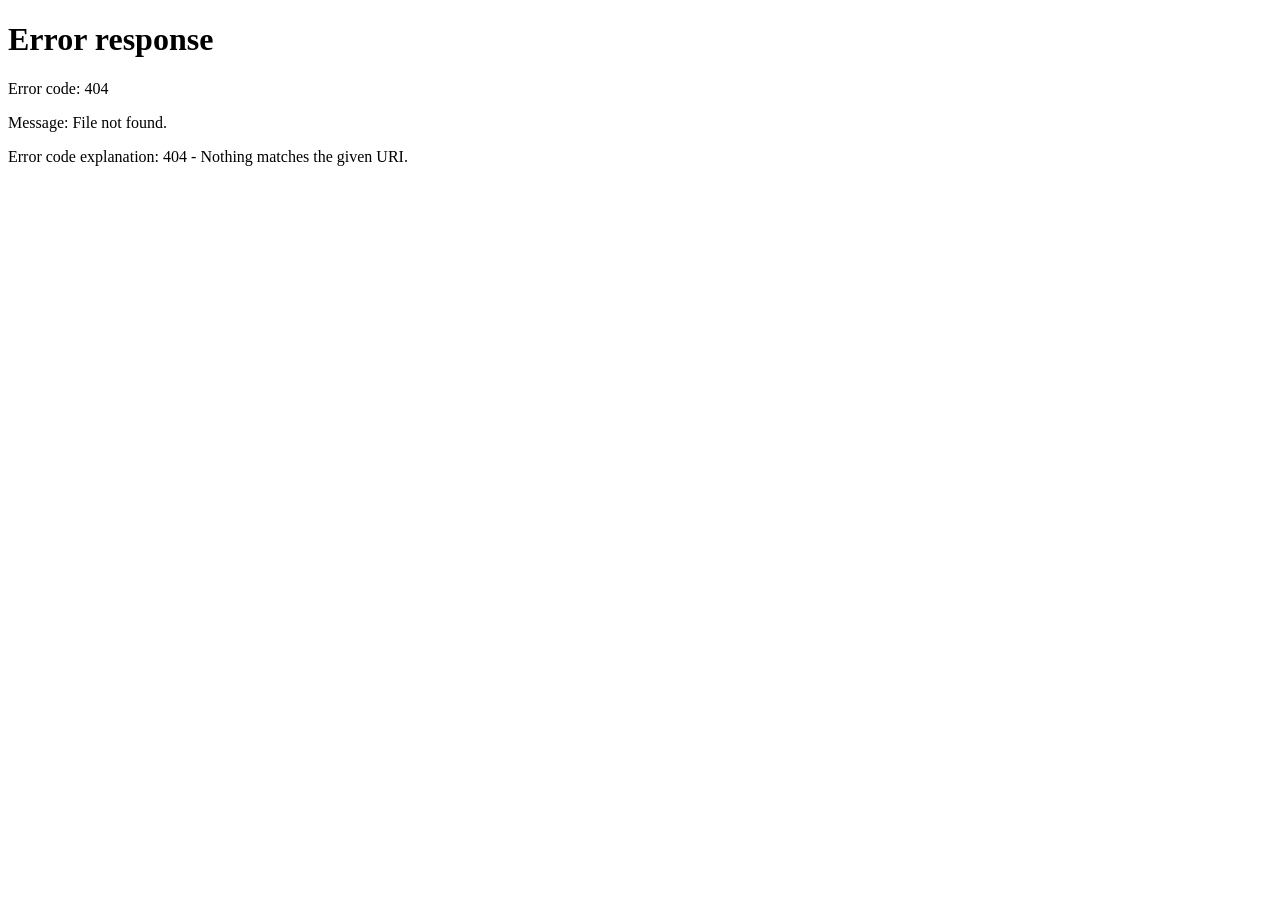
==== index.html @ a8d02f04 "Create index.html" ====
<!DOCTYPE html>
<html>
  <head>
    <meta http-equiv="refresh" content="0; url=my-page.html" />
  </head>
  <body>
    <p>Redirecting to <a href="my-page.html">my-page.html</a>...</p>
  </body>
</html>
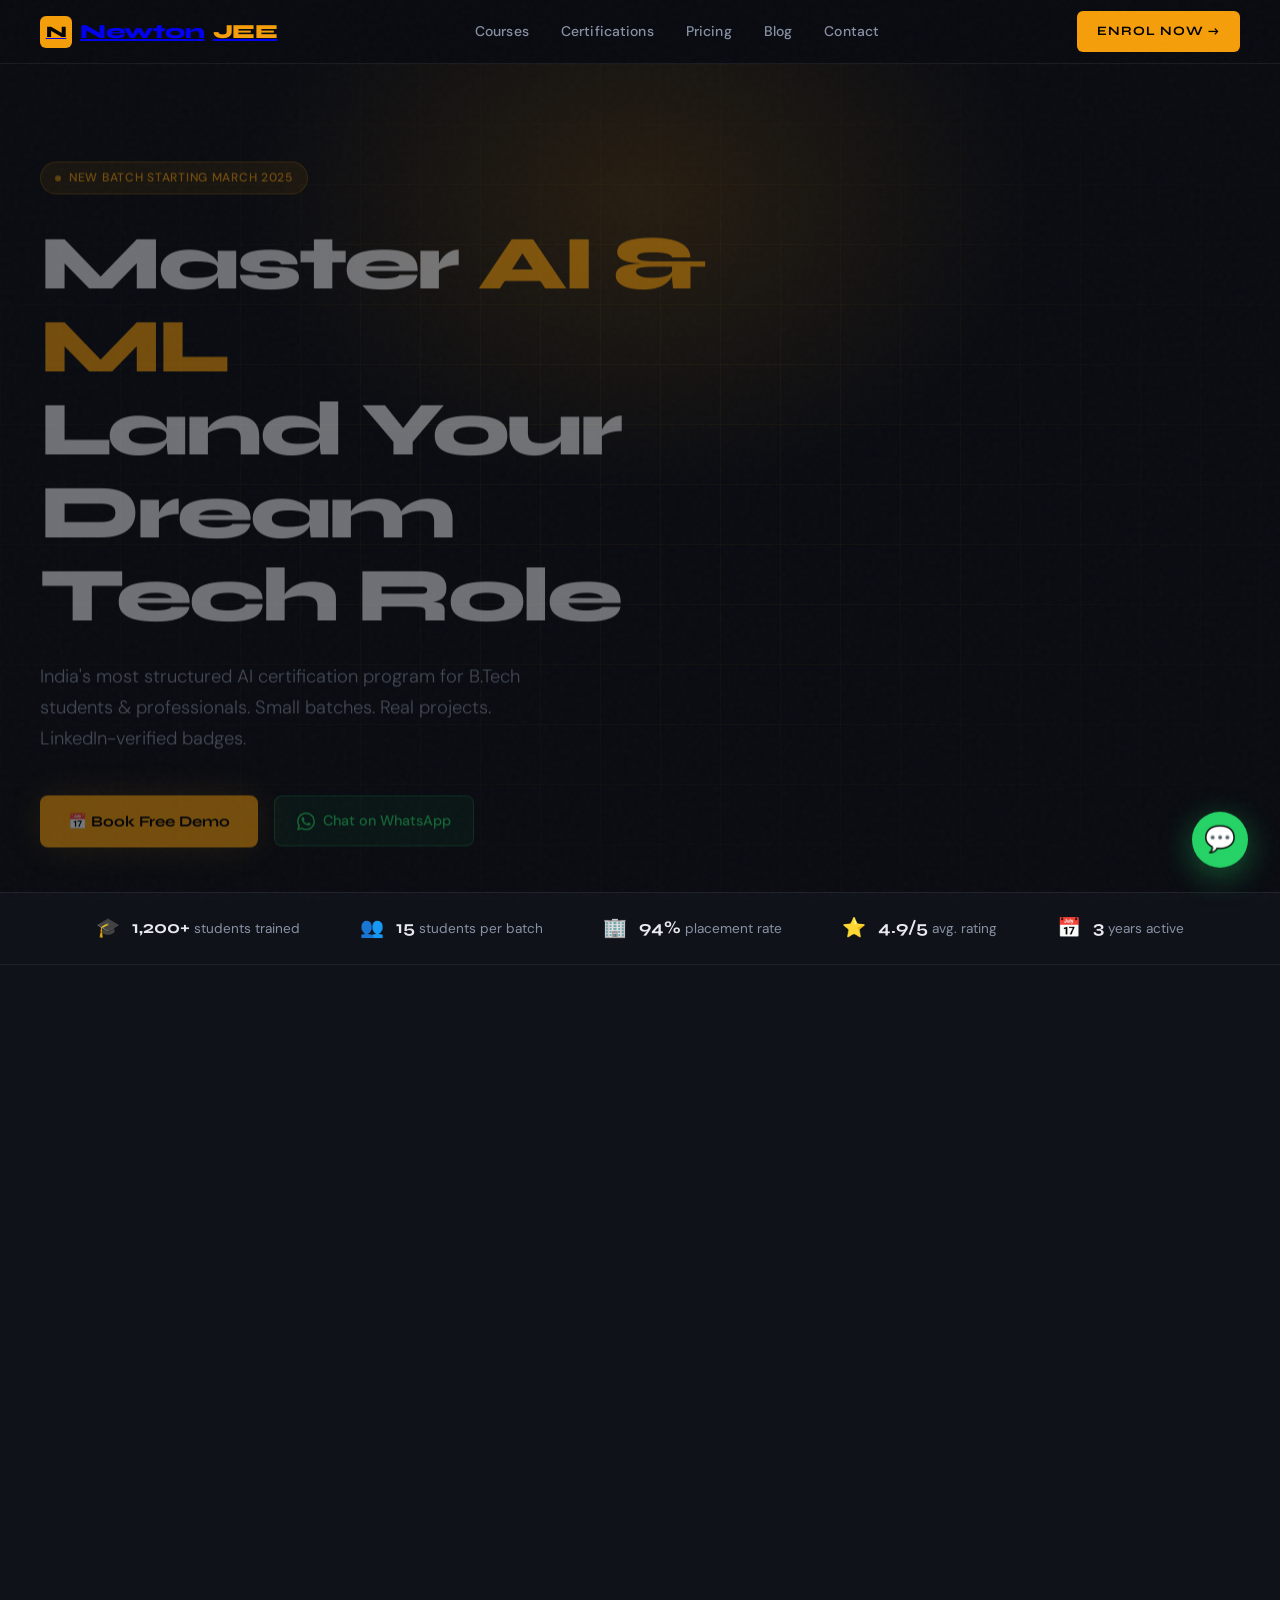
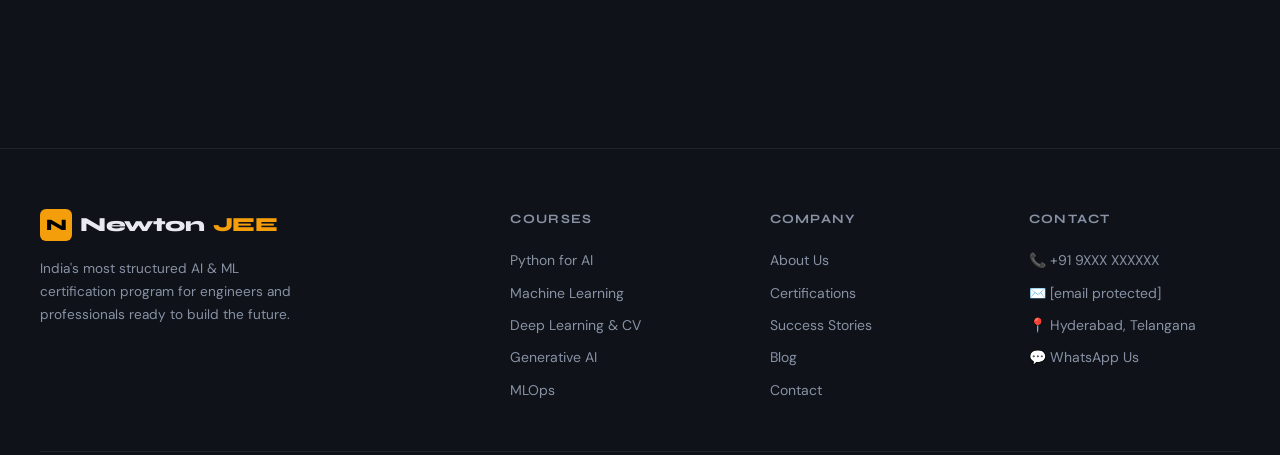
==== commit 327ead0c: "Update index.html" ====
--- a/index.html
+++ b/index.html
@@ -1,9 +1,9 @@
 <!DOCTYPE html>
 <html>
   <head>
-    <meta http-equiv="refresh" content="0; url=my-page.html" />
+    <meta http-equiv="refresh" content="0; url=newtonjee-homepage.html" />
   </head>
   <body>
-    <p>Redirecting to <a href="my-page.html">my-page.html</a>...</p>
+    <p>Redirecting to <a href="newtonjee-homepage.html">newtonjee-homepage.html</a>...</p>
   </body>
 </html>
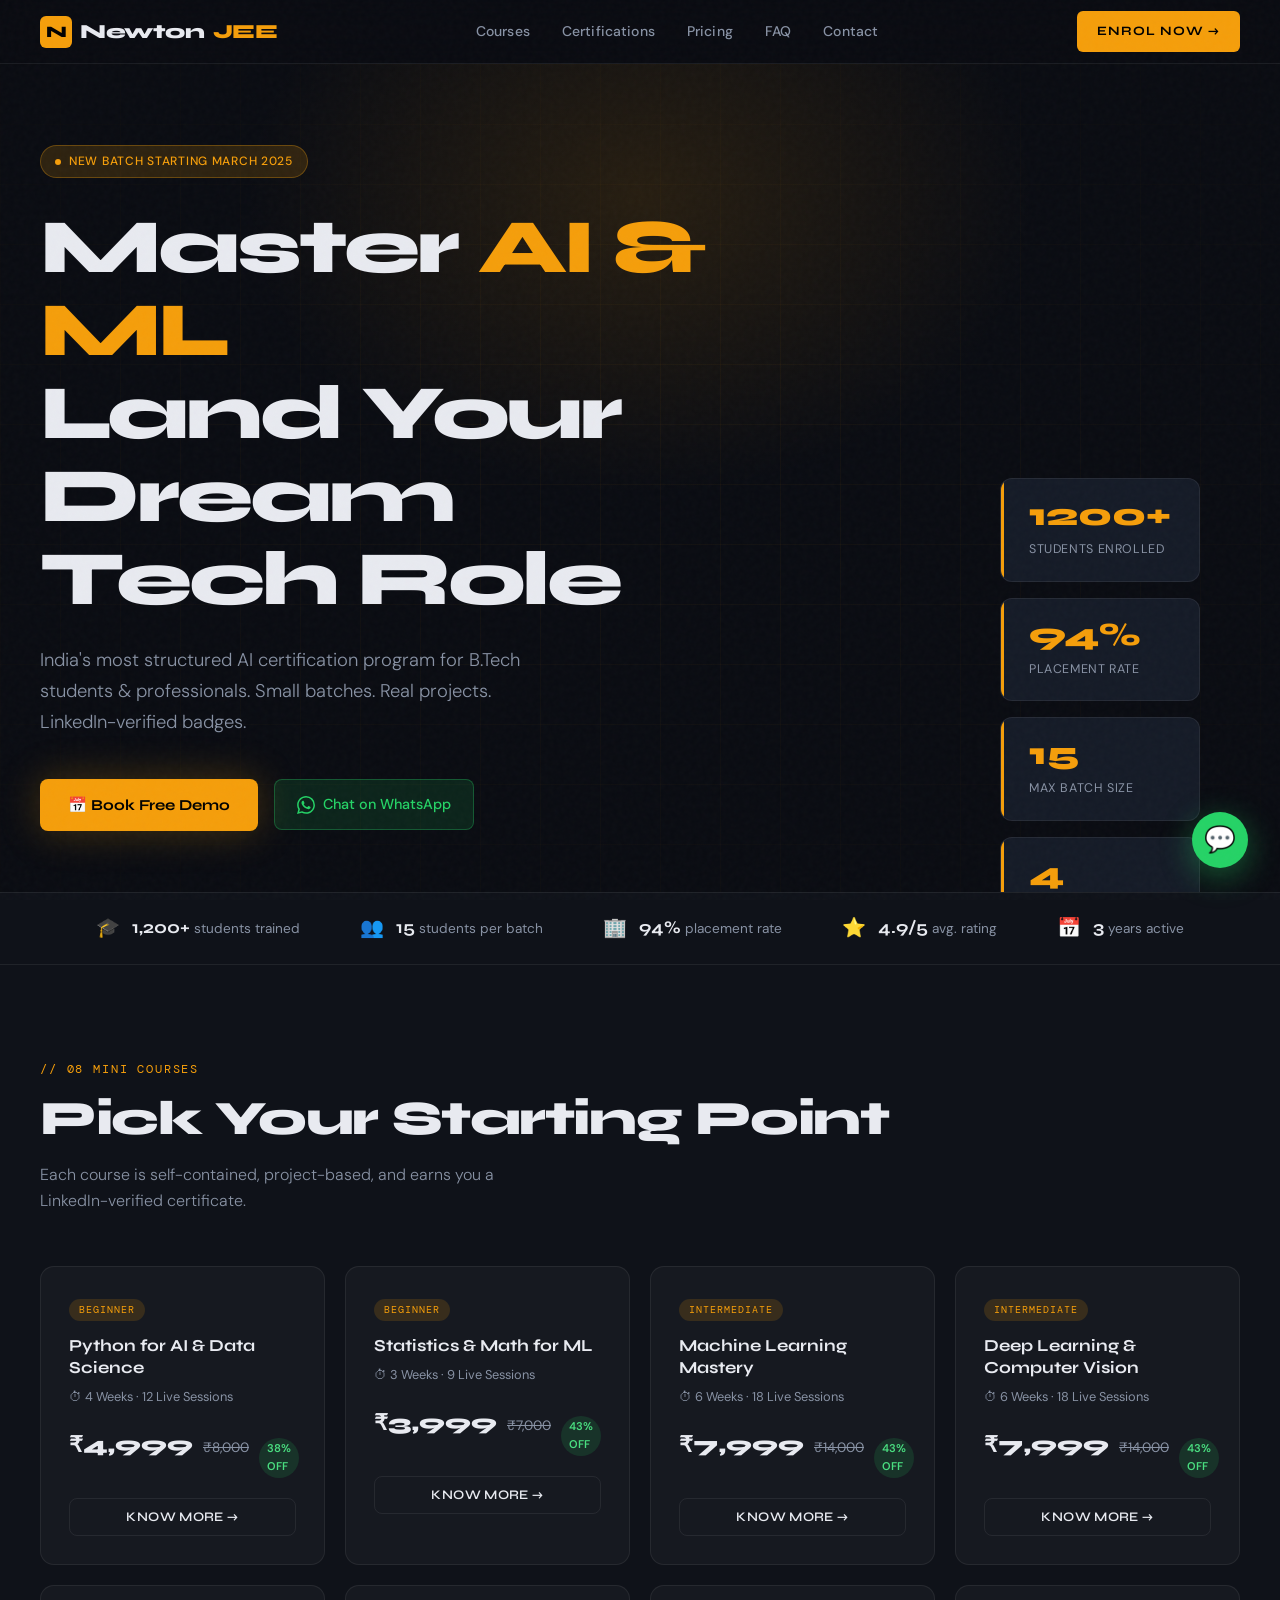
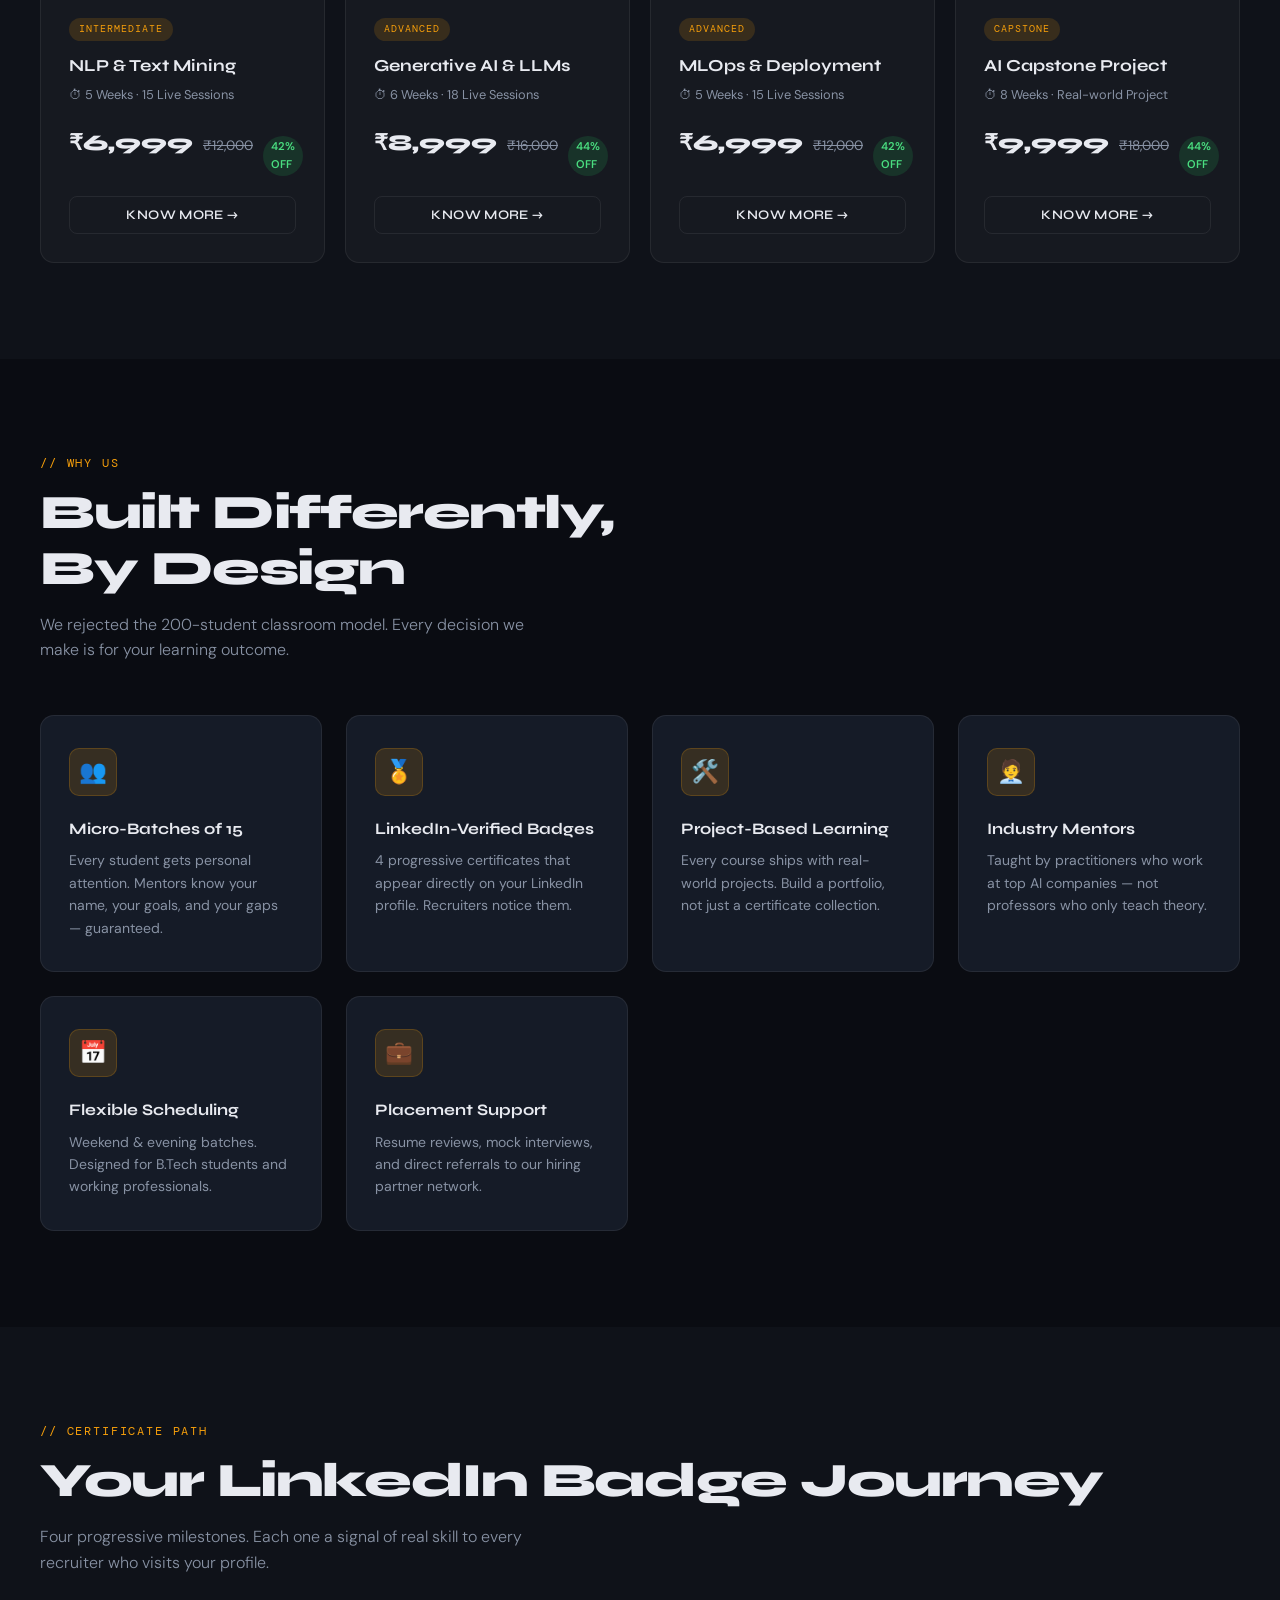
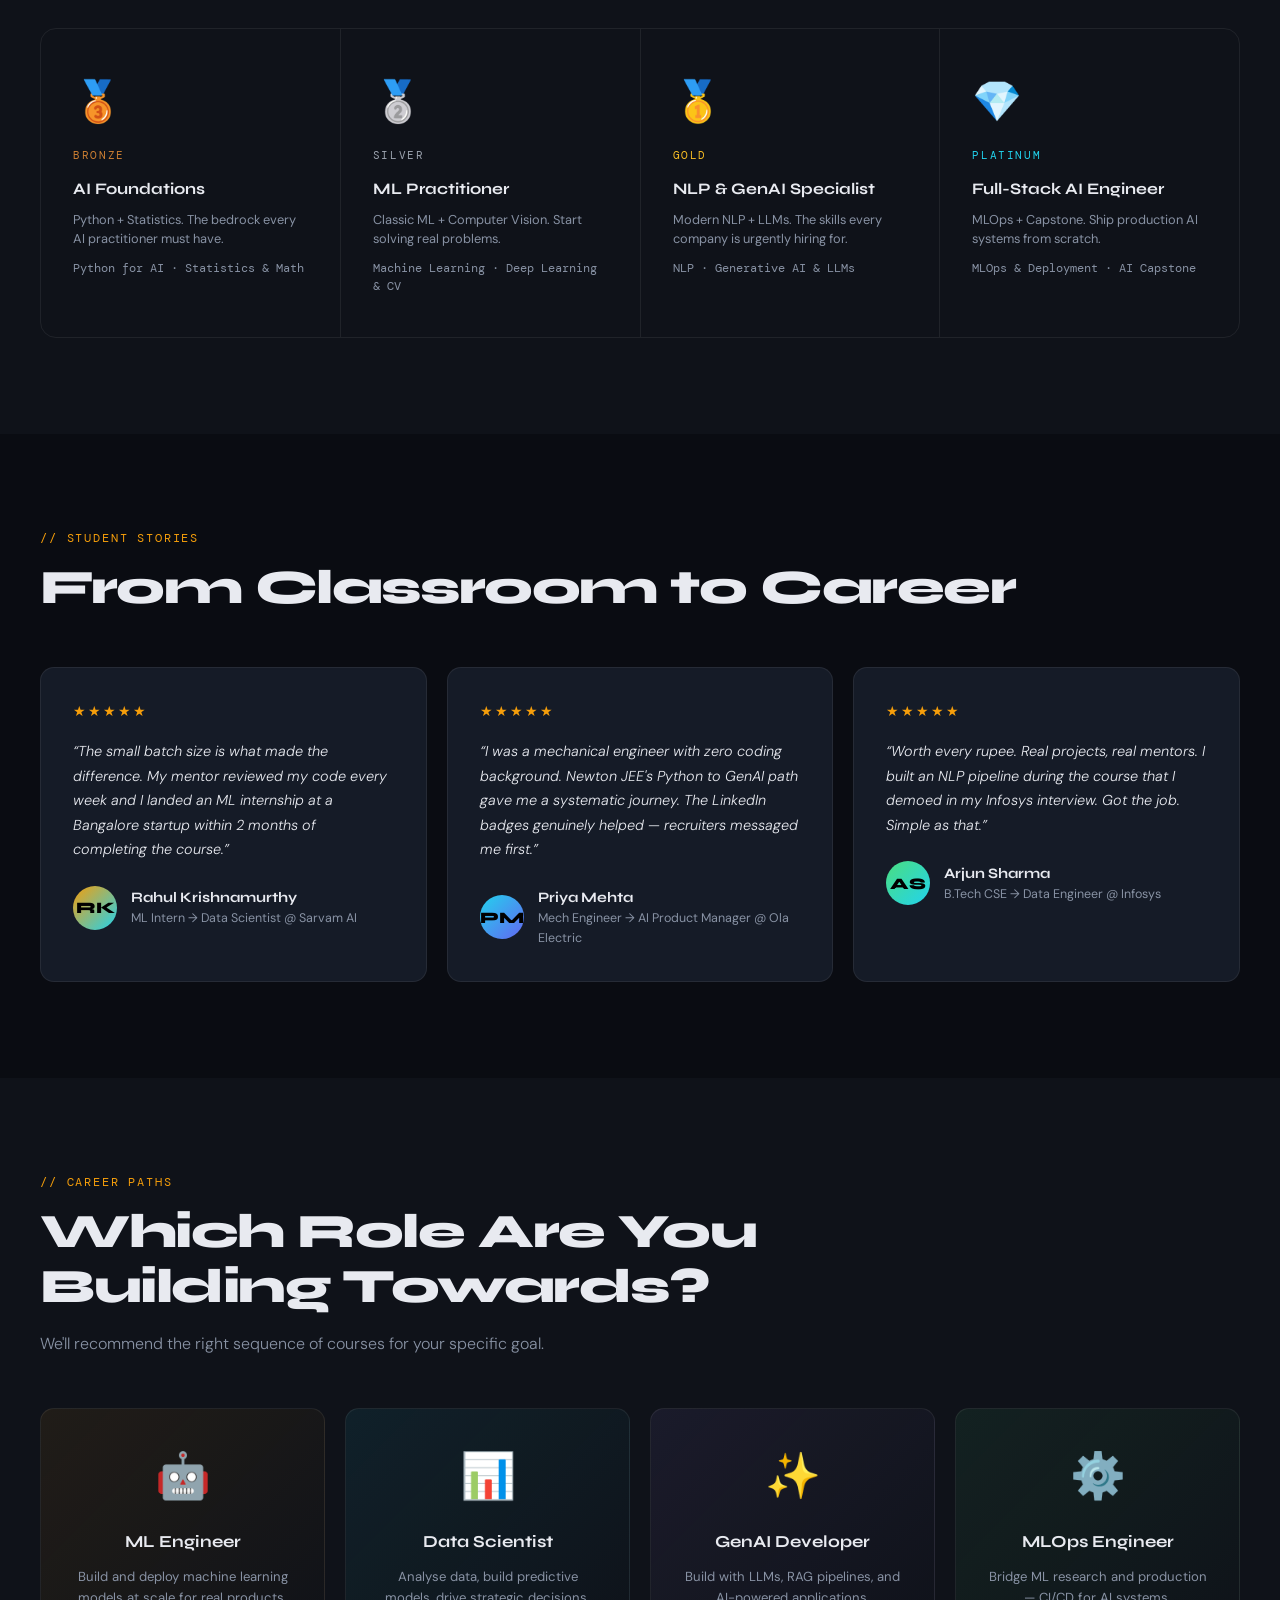
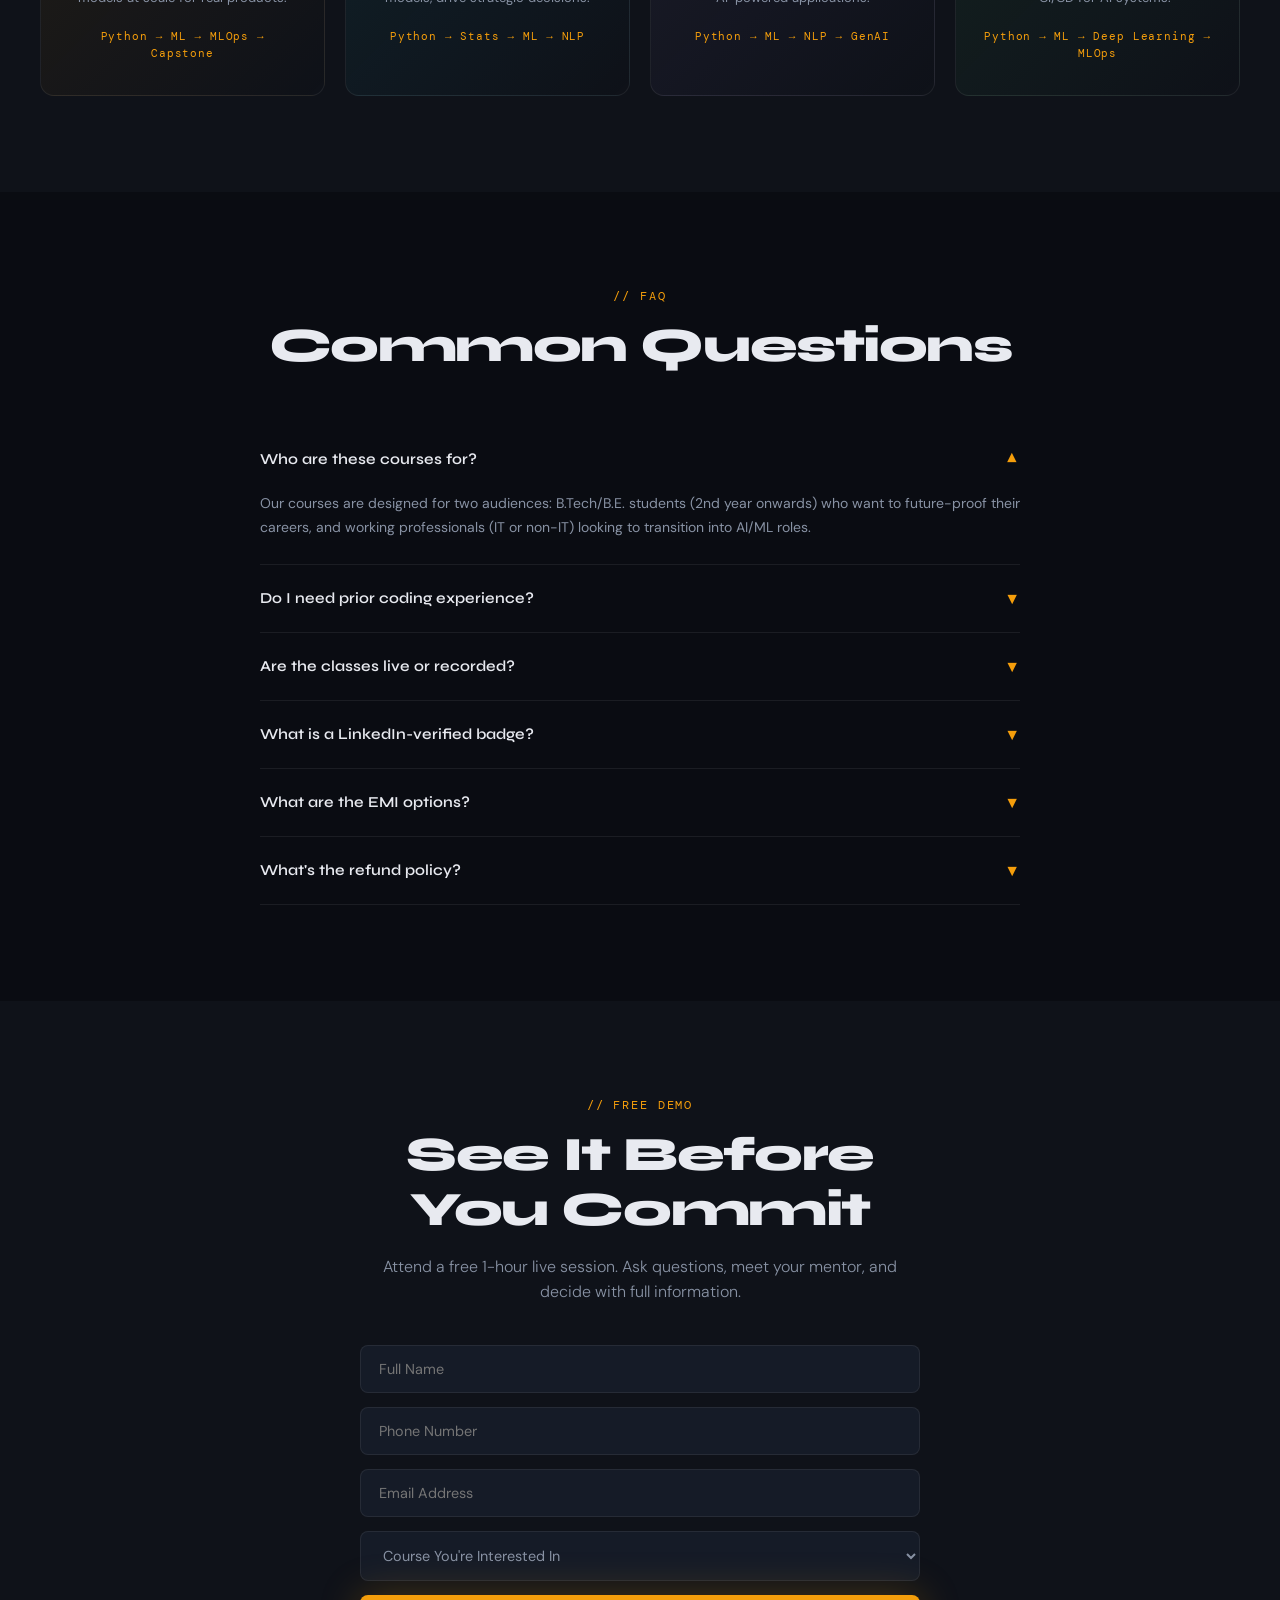
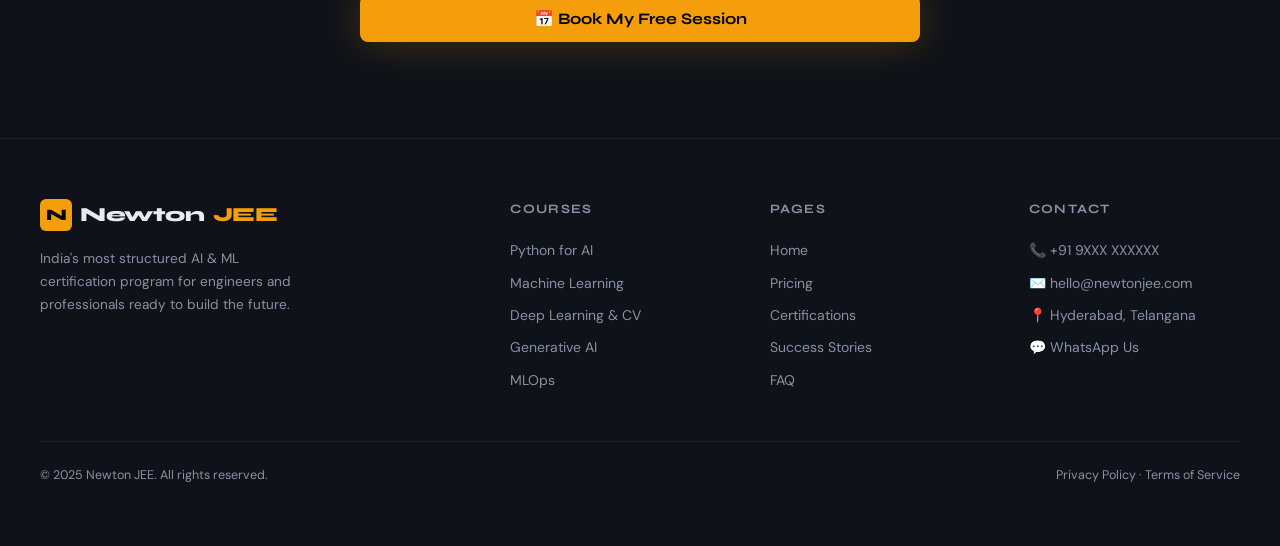
==== commit 2b5125f8: "done" ====
--- a/index.html
+++ b/index.html
@@ -1,9 +1,1554 @@
 <!DOCTYPE html>
-<html>
-  <head>
-    <meta http-equiv="refresh" content="0; url=newtonjee-homepage.html" />
-  </head>
-  <body>
-    <p>Redirecting to <a href="newtonjee-homepage.html">newtonjee-homepage.html</a>...</p>
-  </body>
-</html>
+<html lang="en">
+
+<head>
+  <meta charset="UTF-8">
+  <meta name="viewport" content="width=device-width, initial-scale=1.0">
+  <title>Newton JEE — AI & ML Courses for Engineers</title>
+  <link rel="preconnect" href="https://fonts.googleapis.com">
+  <link
+    href="https://fonts.googleapis.com/css2?family=Syne:wght@400;600;700;800&family=DM+Sans:ital,wght@0,300;0,400;0,500;1,300&family=DM+Mono:wght@400;500&display=swap"
+    rel="stylesheet">
+  <link rel="stylesheet" href="shared.css">
+  <style>
+    :root {
+      --bg: #0a0c12;
+      --bg2: #0f1219;
+      --bg3: #151b27;
+      --navy: #111827;
+      --amber: #f59e0b;
+      --amber2: #fbbf24;
+      --amber-glow: rgba(245, 158, 11, 0.15);
+      --cyan: #22d3ee;
+      --text: #e8eaf0;
+      --text-muted: #8892a4;
+      --border: rgba(255, 255, 255, 0.07);
+      --card-bg: rgba(255, 255, 255, 0.03);
+    }
+
+    *,
+    *::before,
+    *::after {
+      box-sizing: border-box;
+      margin: 0;
+      padding: 0;
+    }
+
+    html {
+      scroll-behavior: smooth;
+    }
+
+    body {
+      font-family: 'DM Sans', sans-serif;
+      background: var(--bg);
+      color: var(--text);
+      overflow-x: hidden;
+      line-height: 1.6;
+    }
+
+    /* ── NOISE OVERLAY ─────────────────────────── */
+    body::before {
+      content: '';
+      position: fixed;
+      inset: 0;
+      background-image: url("data:image/svg+xml,%3Csvg viewBox='0 0 200 200' xmlns='http://www.w3.org/2000/svg'%3E%3Cfilter id='n'%3E%3CfeTurbulence type='fractalNoise' baseFrequency='0.85' numOctaves='4' stitchTiles='stitch'/%3E%3C/filter%3E%3Crect width='100%25' height='100%25' filter='url(%23n)' opacity='1'/%3E%3C/svg%3E");
+      opacity: 0.025;
+      pointer-events: none;
+      z-index: 9999;
+    }
+
+    /* ── HEADER ─────────────────────────────────── */
+    header {
+      position: sticky;
+      top: 0;
+      z-index: 100;
+      background: rgba(10, 12, 18, 0.9);
+      backdrop-filter: blur(16px);
+      border-bottom: 1px solid var(--border);
+      padding: 0 40px;
+      height: 64px;
+      display: flex;
+      align-items: center;
+      justify-content: space-between;
+    }
+
+    .logo {
+      font-family: 'Syne', sans-serif;
+      font-weight: 800;
+      font-size: 1.25rem;
+      letter-spacing: -0.02em;
+      display: flex;
+      align-items: center;
+      gap: 8px;
+    }
+
+    .logo span {
+      color: var(--amber);
+    }
+
+    .logo-icon {
+      width: 32px;
+      height: 32px;
+      background: var(--amber);
+      border-radius: 6px;
+      display: flex;
+      align-items: center;
+      justify-content: center;
+      font-size: 1rem;
+      color: #000;
+    }
+
+    nav {
+      display: flex;
+      align-items: center;
+      gap: 32px;
+    }
+
+    nav a {
+      font-size: 0.875rem;
+      font-weight: 500;
+      color: var(--text-muted);
+      text-decoration: none;
+      transition: color 0.2s;
+      letter-spacing: 0.01em;
+    }
+
+    nav a:hover {
+      color: var(--text);
+    }
+
+    .btn-enrol {
+      background: var(--amber);
+      color: #000;
+      font-family: 'Syne', sans-serif;
+      font-weight: 700;
+      font-size: 0.8rem;
+      letter-spacing: 0.08em;
+      text-transform: uppercase;
+      padding: 10px 20px;
+      border-radius: 6px;
+      text-decoration: none;
+      transition: background 0.2s, transform 0.15s;
+    }
+
+    .btn-enrol:hover {
+      background: var(--amber2);
+      transform: translateY(-1px);
+    }
+
+    /* ── HERO ────────────────────────────────────── */
+    .hero {
+      position: relative;
+      min-height: 92vh;
+      display: flex;
+      align-items: center;
+      padding: 80px 40px 60px;
+      overflow: hidden;
+    }
+
+    .hero-grid-bg {
+      position: absolute;
+      inset: 0;
+      background-image:
+        linear-gradient(rgba(245, 158, 11, 0.04) 1px, transparent 1px),
+        linear-gradient(90deg, rgba(245, 158, 11, 0.04) 1px, transparent 1px);
+      background-size: 60px 60px;
+      mask-image: radial-gradient(ellipse 80% 80% at 50% 50%, black 20%, transparent 100%);
+    }
+
+    .hero-glow {
+      position: absolute;
+      top: -20%;
+      left: 50%;
+      transform: translateX(-50%);
+      width: 800px;
+      height: 600px;
+      background: radial-gradient(ellipse, rgba(245, 158, 11, 0.12) 0%, transparent 70%);
+      pointer-events: none;
+    }
+
+    .hero-content {
+      position: relative;
+      max-width: 720px;
+      animation: fadeUp 0.8s ease both;
+    }
+
+    @keyframes fadeUp {
+      from {
+        opacity: 0;
+        transform: translateY(30px);
+      }
+
+      to {
+        opacity: 1;
+        transform: translateY(0);
+      }
+    }
+
+    .hero-badge {
+      display: inline-flex;
+      align-items: center;
+      gap: 8px;
+      background: var(--amber-glow);
+      border: 1px solid rgba(245, 158, 11, 0.3);
+      border-radius: 100px;
+      padding: 6px 14px;
+      font-size: 0.75rem;
+      font-weight: 500;
+      color: var(--amber);
+      letter-spacing: 0.06em;
+      text-transform: uppercase;
+      margin-bottom: 28px;
+    }
+
+    .hero-badge .dot {
+      width: 6px;
+      height: 6px;
+      border-radius: 50%;
+      background: var(--amber);
+      animation: pulse 2s infinite;
+    }
+
+    @keyframes pulse {
+
+      0%,
+      100% {
+        opacity: 1
+      }
+
+      50% {
+        opacity: 0.4
+      }
+    }
+
+    .hero h1 {
+      font-family: 'Syne', sans-serif;
+      font-size: clamp(2.8rem, 6vw, 5.2rem);
+      font-weight: 800;
+      line-height: 1.08;
+      letter-spacing: -0.04em;
+      margin-bottom: 24px;
+    }
+
+    .hero h1 em {
+      font-style: normal;
+      color: var(--amber);
+      position: relative;
+    }
+
+    .hero h1 em::after {
+      content: '';
+      position: absolute;
+      bottom: 4px;
+      left: 0;
+      right: 0;
+      height: 3px;
+      background: var(--amber);
+      border-radius: 2px;
+      opacity: 0.4;
+    }
+
+    .hero p {
+      font-size: 1.15rem;
+      color: var(--text-muted);
+      max-width: 520px;
+      margin-bottom: 40px;
+      font-weight: 300;
+      line-height: 1.7;
+    }
+
+    .hero-ctas {
+      display: flex;
+      align-items: center;
+      gap: 16px;
+      flex-wrap: wrap;
+    }
+
+    .btn-demo {
+      background: var(--amber);
+      color: #000;
+      font-family: 'Syne', sans-serif;
+      font-weight: 700;
+      font-size: 0.95rem;
+      padding: 14px 28px;
+      border-radius: 8px;
+      text-decoration: none;
+      display: inline-flex;
+      align-items: center;
+      gap: 8px;
+      transition: all 0.2s;
+      box-shadow: 0 0 40px rgba(245, 158, 11, 0.25);
+    }
+
+    .btn-demo:hover {
+      background: var(--amber2);
+      transform: translateY(-2px);
+      box-shadow: 0 0 60px rgba(245, 158, 11, 0.4);
+    }
+
+    .btn-wa {
+      display: inline-flex;
+      align-items: center;
+      gap: 8px;
+      background: rgba(37, 211, 102, 0.12);
+      border: 1px solid rgba(37, 211, 102, 0.3);
+      color: #25d366;
+      font-size: 0.9rem;
+      font-weight: 500;
+      padding: 13px 22px;
+      border-radius: 8px;
+      text-decoration: none;
+      transition: all 0.2s;
+    }
+
+    .btn-wa:hover {
+      background: rgba(37, 211, 102, 0.2);
+    }
+
+    /* hero float card */
+    .hero-float {
+      position: absolute;
+      right: 80px;
+      top: 50%;
+      transform: translateY(-50%);
+      display: flex;
+      flex-direction: column;
+      gap: 16px;
+      animation: fadeUp 0.8s 0.3s ease both;
+    }
+
+    .float-stat {
+      background: var(--bg3);
+      border: 1px solid var(--border);
+      border-radius: 12px;
+      padding: 20px 28px;
+      min-width: 200px;
+      position: relative;
+      overflow: hidden;
+    }
+
+    .float-stat::before {
+      content: '';
+      position: absolute;
+      top: 0;
+      left: 0;
+      width: 3px;
+      height: 100%;
+      background: var(--amber);
+      border-radius: 3px 0 0 3px;
+    }
+
+    .float-stat .num {
+      font-family: 'Syne', sans-serif;
+      font-size: 2rem;
+      font-weight: 800;
+      color: var(--amber);
+      display: block;
+      line-height: 1;
+      margin-bottom: 4px;
+    }
+
+    .float-stat .label {
+      font-size: 0.78rem;
+      color: var(--text-muted);
+      letter-spacing: 0.05em;
+      text-transform: uppercase;
+    }
+
+    /* ── SOCIAL PROOF STRIP ─────────────────────── */
+    .proof-strip {
+      border-top: 1px solid var(--border);
+      border-bottom: 1px solid var(--border);
+      background: var(--bg2);
+      padding: 20px 40px;
+      display: flex;
+      align-items: center;
+      justify-content: center;
+      gap: 60px;
+      flex-wrap: wrap;
+    }
+
+    .proof-item {
+      display: flex;
+      align-items: center;
+      gap: 12px;
+      font-size: 0.85rem;
+    }
+
+    .proof-item .icon {
+      font-size: 1.2rem;
+    }
+
+    .proof-item strong {
+      font-family: 'Syne', sans-serif;
+      font-size: 1.1rem;
+      font-weight: 700;
+      color: var(--text);
+    }
+
+    .proof-item span {
+      color: var(--text-muted);
+    }
+
+    /* ── SECTION BASICS ─────────────────────────── */
+    section {
+      padding: 96px 40px;
+    }
+
+    .section-label {
+      font-family: 'DM Mono', monospace;
+      font-size: 0.72rem;
+      letter-spacing: 0.16em;
+      text-transform: uppercase;
+      color: var(--amber);
+      margin-bottom: 12px;
+    }
+
+    .section-title {
+      font-family: 'Syne', sans-serif;
+      font-size: clamp(1.8rem, 4vw, 3rem);
+      font-weight: 800;
+      letter-spacing: -0.03em;
+      line-height: 1.15;
+      margin-bottom: 16px;
+    }
+
+    .section-sub {
+      color: var(--text-muted);
+      font-size: 1rem;
+      max-width: 520px;
+      font-weight: 300;
+    }
+
+    .container {
+      max-width: 1200px;
+      margin: 0 auto;
+    }
+
+    /* ── COURSES GRID ───────────────────────────── */
+    .courses-section {
+      background: var(--bg2);
+    }
+
+    .courses-header {
+      margin-bottom: 52px;
+    }
+
+    .courses-grid {
+      display: grid;
+      grid-template-columns: repeat(auto-fill, minmax(280px, 1fr));
+      gap: 20px;
+    }
+
+    .course-card {
+      background: var(--card-bg);
+      border: 1px solid var(--border);
+      border-radius: 14px;
+      padding: 28px;
+      position: relative;
+      overflow: hidden;
+      transition: border-color 0.25s, transform 0.25s;
+      cursor: pointer;
+    }
+
+    .course-card:hover {
+      border-color: rgba(245, 158, 11, 0.3);
+      transform: translateY(-4px);
+    }
+
+    .course-card:hover .card-glow {
+      opacity: 1;
+    }
+
+    .card-glow {
+      position: absolute;
+      top: -50%;
+      left: -50%;
+      width: 200%;
+      height: 200%;
+      background: radial-gradient(ellipse, rgba(245, 158, 11, 0.06), transparent 60%);
+      opacity: 0;
+      transition: opacity 0.3s;
+      pointer-events: none;
+    }
+
+    .course-tag {
+      display: inline-block;
+      font-family: 'DM Mono', monospace;
+      font-size: 0.65rem;
+      letter-spacing: 0.1em;
+      text-transform: uppercase;
+      background: var(--amber-glow);
+      color: var(--amber);
+      padding: 3px 10px;
+      border-radius: 100px;
+      margin-bottom: 14px;
+    }
+
+    .course-card h3 {
+      font-family: 'Syne', sans-serif;
+      font-size: 1.05rem;
+      font-weight: 700;
+      margin-bottom: 8px;
+      line-height: 1.3;
+    }
+
+    .course-duration {
+      font-size: 0.8rem;
+      color: var(--text-muted);
+      margin-bottom: 20px;
+    }
+
+    .course-pricing {
+      display: flex;
+      align-items: baseline;
+      gap: 10px;
+      margin-bottom: 20px;
+    }
+
+    .price-main {
+      font-family: 'Syne', sans-serif;
+      font-size: 1.4rem;
+      font-weight: 800;
+      color: var(--text);
+    }
+
+    .price-original {
+      font-size: 0.85rem;
+      color: var(--text-muted);
+      text-decoration: line-through;
+    }
+
+    .price-badge {
+      font-size: 0.7rem;
+      background: rgba(34, 197, 94, 0.15);
+      color: #4ade80;
+      padding: 2px 8px;
+      border-radius: 100px;
+      font-weight: 600;
+    }
+
+    .btn-know {
+      width: 100%;
+      background: transparent;
+      border: 1px solid var(--border);
+      color: var(--text);
+      padding: 10px;
+      border-radius: 8px;
+      font-family: 'Syne', sans-serif;
+      font-size: 0.82rem;
+      font-weight: 600;
+      cursor: pointer;
+      transition: all 0.2s;
+      letter-spacing: 0.03em;
+      text-transform: uppercase;
+    }
+
+    .btn-know:hover {
+      background: var(--amber);
+      border-color: var(--amber);
+      color: #000;
+    }
+
+    /* ── WHY NEWTON JEE ─────────────────────────── */
+    .why-grid {
+      display: grid;
+      grid-template-columns: repeat(auto-fill, minmax(260px, 1fr));
+      gap: 24px;
+      margin-top: 52px;
+    }
+
+    .why-tile {
+      background: var(--bg3);
+      border: 1px solid var(--border);
+      border-radius: 14px;
+      padding: 32px 28px;
+      position: relative;
+      overflow: hidden;
+    }
+
+    .why-tile::after {
+      content: '';
+      position: absolute;
+      bottom: 0;
+      left: 0;
+      right: 0;
+      height: 2px;
+      background: linear-gradient(90deg, var(--amber), transparent);
+      opacity: 0;
+      transition: opacity 0.3s;
+    }
+
+    .why-tile:hover::after {
+      opacity: 1;
+    }
+
+    .why-icon {
+      width: 48px;
+      height: 48px;
+      background: var(--amber-glow);
+      border: 1px solid rgba(245, 158, 11, 0.2);
+      border-radius: 10px;
+      display: flex;
+      align-items: center;
+      justify-content: center;
+      font-size: 1.4rem;
+      margin-bottom: 20px;
+    }
+
+    .why-tile h4 {
+      font-family: 'Syne', sans-serif;
+      font-size: 1rem;
+      font-weight: 700;
+      margin-bottom: 8px;
+    }
+
+    .why-tile p {
+      font-size: 0.875rem;
+      color: var(--text-muted);
+      line-height: 1.6;
+    }
+
+    /* ── CERT JOURNEY ───────────────────────────── */
+    .cert-section {
+      background: var(--bg2);
+    }
+
+    .cert-journey {
+      display: flex;
+      align-items: stretch;
+      gap: 0;
+      margin-top: 52px;
+      border: 1px solid var(--border);
+      border-radius: 16px;
+      overflow: hidden;
+    }
+
+    .cert-step {
+      flex: 1;
+      padding: 40px 32px;
+      border-right: 1px solid var(--border);
+      position: relative;
+      transition: background 0.25s;
+    }
+
+    .cert-step:last-child {
+      border-right: none;
+    }
+
+    .cert-step:hover {
+      background: rgba(255, 255, 255, 0.02);
+    }
+
+    .cert-badge-label {
+      font-family: 'DM Mono', monospace;
+      font-size: 0.68rem;
+      letter-spacing: 0.15em;
+      text-transform: uppercase;
+      margin-bottom: 12px;
+    }
+
+    .cert-step.bronze .cert-badge-label {
+      color: #cd7f32;
+    }
+
+    .cert-step.silver .cert-badge-label {
+      color: #9ca3af;
+    }
+
+    .cert-step.gold .cert-badge-label {
+      color: #fbbf24;
+    }
+
+    .cert-step.platinum .cert-badge-label {
+      color: #22d3ee;
+    }
+
+    .cert-emoji {
+      font-size: 2.5rem;
+      margin-bottom: 14px;
+      display: block;
+    }
+
+    .cert-step h4 {
+      font-family: 'Syne', sans-serif;
+      font-size: 1rem;
+      font-weight: 700;
+      margin-bottom: 8px;
+    }
+
+    .cert-step p {
+      font-size: 0.8rem;
+      color: var(--text-muted);
+      line-height: 1.5;
+    }
+
+    .cert-courses {
+      margin-top: 12px;
+      font-size: 0.72rem;
+      color: var(--text-muted);
+      font-family: 'DM Mono', monospace;
+    }
+
+    /* ── TESTIMONIALS ───────────────────────────── */
+    .testi-grid {
+      display: grid;
+      grid-template-columns: repeat(auto-fill, minmax(320px, 1fr));
+      gap: 20px;
+      margin-top: 52px;
+    }
+
+    .testi-card {
+      background: var(--bg3);
+      border: 1px solid var(--border);
+      border-radius: 14px;
+      padding: 32px;
+    }
+
+    .stars {
+      color: var(--amber);
+      font-size: 0.9rem;
+      margin-bottom: 16px;
+      letter-spacing: 2px;
+    }
+
+    .testi-card blockquote {
+      font-size: 0.9rem;
+      color: var(--text);
+      line-height: 1.7;
+      font-style: italic;
+      font-weight: 300;
+      margin-bottom: 24px;
+      quotes: "\201C" "\201D";
+    }
+
+    .testi-card blockquote::before {
+      content: open-quote;
+    }
+
+    .testi-card blockquote::after {
+      content: close-quote;
+    }
+
+    .testi-author {
+      display: flex;
+      align-items: center;
+      gap: 14px;
+    }
+
+    .testi-avatar {
+      width: 44px;
+      height: 44px;
+      border-radius: 50%;
+      background: linear-gradient(135deg, var(--amber), var(--cyan));
+      display: flex;
+      align-items: center;
+      justify-content: center;
+      font-family: 'Syne', sans-serif;
+      font-weight: 800;
+      font-size: 1rem;
+      color: #000;
+      flex-shrink: 0;
+    }
+
+    .testi-name {
+      font-family: 'Syne', sans-serif;
+      font-size: 0.9rem;
+      font-weight: 700;
+    }
+
+    .testi-role {
+      font-size: 0.78rem;
+      color: var(--text-muted);
+    }
+
+    /* ── LEARNING PATHS ─────────────────────────── */
+    .paths-section {
+      background: var(--bg2);
+    }
+
+    .paths-grid {
+      display: grid;
+      grid-template-columns: repeat(auto-fill, minmax(240px, 1fr));
+      gap: 20px;
+      margin-top: 52px;
+    }
+
+    .path-card {
+      border: 1px solid var(--border);
+      border-radius: 14px;
+      padding: 32px 28px;
+      position: relative;
+      overflow: hidden;
+      transition: all 0.25s;
+      text-align: center;
+    }
+
+    .path-card:nth-child(1) {
+      background: linear-gradient(135deg, rgba(245, 158, 11, 0.08), transparent);
+    }
+
+    .path-card:nth-child(2) {
+      background: linear-gradient(135deg, rgba(34, 211, 238, 0.08), transparent);
+    }
+
+    .path-card:nth-child(3) {
+      background: linear-gradient(135deg, rgba(167, 139, 250, 0.08), transparent);
+    }
+
+    .path-card:nth-child(4) {
+      background: linear-gradient(135deg, rgba(74, 222, 128, 0.08), transparent);
+    }
+
+    .path-card:hover {
+      transform: translateY(-4px);
+      border-color: rgba(255, 255, 255, 0.15);
+    }
+
+    .path-icon {
+      font-size: 2.8rem;
+      margin-bottom: 16px;
+      display: block;
+    }
+
+    .path-card h3 {
+      font-family: 'Syne', sans-serif;
+      font-size: 1.05rem;
+      font-weight: 700;
+      margin-bottom: 10px;
+    }
+
+    .path-card p {
+      font-size: 0.82rem;
+      color: var(--text-muted);
+      line-height: 1.6;
+      margin-bottom: 20px;
+    }
+
+    .path-courses {
+      font-family: 'DM Mono', monospace;
+      font-size: 0.68rem;
+      color: var(--amber);
+      letter-spacing: 0.08em;
+    }
+
+    /* ── FAQ ──────────────────────────────────────── */
+    .faq-list {
+      max-width: 760px;
+      margin: 52px auto 0;
+    }
+
+    .faq-item {
+      border-bottom: 1px solid var(--border);
+    }
+
+    .faq-q {
+      width: 100%;
+      background: none;
+      border: none;
+      color: var(--text);
+      font-family: 'Syne', sans-serif;
+      font-size: 0.95rem;
+      font-weight: 600;
+      text-align: left;
+      padding: 24px 0;
+      cursor: pointer;
+      display: flex;
+      justify-content: space-between;
+      align-items: center;
+      gap: 16px;
+    }
+
+    .faq-q:hover {
+      color: var(--amber);
+    }
+
+    .faq-q .chevron {
+      font-size: 1rem;
+      transition: transform 0.3s;
+      color: var(--amber);
+      flex-shrink: 0;
+    }
+
+    .faq-item.open .chevron {
+      transform: rotate(180deg);
+    }
+
+    .faq-a {
+      font-size: 0.875rem;
+      color: var(--text-muted);
+      line-height: 1.7;
+      max-height: 0;
+      overflow: hidden;
+      transition: max-height 0.35s ease, padding 0.3s;
+    }
+
+    .faq-item.open .faq-a {
+      max-height: 300px;
+      padding-bottom: 24px;
+    }
+
+    /* ── FOOTER ──────────────────────────────────── */
+    footer {
+      background: var(--bg2);
+      border-top: 1px solid var(--border);
+      padding: 60px 40px;
+    }
+
+    .footer-grid {
+      max-width: 1200px;
+      margin: 0 auto;
+      display: grid;
+      grid-template-columns: 2fr 1fr 1fr 1fr;
+      gap: 48px;
+    }
+
+    .footer-brand .logo {
+      margin-bottom: 16px;
+      display: inline-flex;
+    }
+
+    .footer-brand p {
+      font-size: 0.85rem;
+      color: var(--text-muted);
+      line-height: 1.7;
+      max-width: 260px;
+    }
+
+    .footer-col h5 {
+      font-family: 'Syne', sans-serif;
+      font-size: 0.8rem;
+      font-weight: 700;
+      text-transform: uppercase;
+      letter-spacing: 0.1em;
+      color: var(--text-muted);
+      margin-bottom: 20px;
+    }
+
+    .footer-col a {
+      display: block;
+      font-size: 0.875rem;
+      color: var(--text-muted);
+      text-decoration: none;
+      margin-bottom: 10px;
+      transition: color 0.2s;
+    }
+
+    .footer-col a:hover {
+      color: var(--amber);
+    }
+
+    .footer-bottom {
+      max-width: 1200px;
+      margin: 40px auto 0;
+      padding-top: 24px;
+      border-top: 1px solid var(--border);
+      display: flex;
+      justify-content: space-between;
+      align-items: center;
+      font-size: 0.78rem;
+      color: var(--text-muted);
+    }
+
+    /* floating wa */
+    .wa-float {
+      position: fixed;
+      bottom: 32px;
+      right: 32px;
+      width: 56px;
+      height: 56px;
+      background: #25d366;
+      border-radius: 50%;
+      display: flex;
+      align-items: center;
+      justify-content: center;
+      font-size: 1.6rem;
+      box-shadow: 0 8px 32px rgba(37, 211, 102, 0.4);
+      text-decoration: none;
+      z-index: 200;
+      transition: transform 0.2s, box-shadow 0.2s;
+      animation: floatBounce 3s ease-in-out infinite;
+    }
+
+    .wa-float:hover {
+      transform: scale(1.1);
+      box-shadow: 0 12px 40px rgba(37, 211, 102, 0.5);
+    }
+
+    @keyframes floatBounce {
+
+      0%,
+      100% {
+        transform: translateY(0)
+      }
+
+      50% {
+        transform: translateY(-6px)
+      }
+    }
+
+    /* scroll reveal */
+    .reveal {
+      opacity: 0;
+      transform: translateY(24px);
+      transition: opacity 0.6s ease, transform 0.6s ease;
+    }
+
+    .reveal.visible {
+      opacity: 1;
+      transform: translateY(0);
+    }
+
+    @media (max-width: 900px) {
+      .hero-float {
+        display: none;
+      }
+
+      header nav {
+        display: none;
+      }
+
+      .footer-grid {
+        grid-template-columns: 1fr 1fr;
+      }
+
+      .cert-journey {
+        flex-direction: column;
+      }
+
+      .cert-step {
+        border-right: none;
+        border-bottom: 1px solid var(--border);
+      }
+
+      .cert-step:last-child {
+        border-bottom: none;
+      }
+    }
+
+    @media (max-width: 600px) {
+      section {
+        padding: 64px 20px;
+      }
+
+      header {
+        padding: 0 20px;
+      }
+
+      .hero {
+        padding: 60px 20px 40px;
+      }
+
+      .footer-grid {
+        grid-template-columns: 1fr;
+        gap: 32px;
+      }
+
+      .proof-strip {
+        gap: 24px;
+        padding: 20px;
+      }
+    }
+  </style>
+</head>
+
+<body>
+
+  <!-- HEADER -->
+  <header>
+    <a href="newtonjee-homepage.html" class="logo">
+      <div class="logo-icon">N</div>
+      Newton<span class="accent">JEE</span>
+    </a>
+    <nav>
+      <a href="#courses">Courses</a>
+      <a href="#certifications">Certifications</a>
+      <a href="newtonjee-pricing.html">Pricing</a>
+      <a href="#faq">FAQ</a>
+      <a href="#contact">Contact</a>
+    </nav>
+    <button class="menu-toggle">☰</button>
+    <a href="#demo" class="btn-enrol">Enrol Now →</a>
+  </header>
+
+  <!-- HERO -->
+  <section class="hero">
+    <div class="hero-grid-bg"></div>
+    <div class="hero-glow"></div>
+    <div class="hero-content">
+      <div class="hero-badge">
+        <span class="dot"></span>
+        New batch starting March 2025
+      </div>
+      <h1>Master <em>AI & ML</em><br>Land Your Dream<br>Tech Role</h1>
+      <p>India's most structured AI certification program for B.Tech students & professionals. Small batches. Real
+        projects. LinkedIn-verified badges.</p>
+      <div class="hero-ctas">
+        <a href="#demo" class="btn-demo">📅 Book Free Demo</a>
+        <a href="https://wa.me/919XXXXXXXXX" class="btn-wa">
+          <svg width="18" height="18" viewBox="0 0 24 24" fill="currentColor">
+            <path
+              d="M17.472 14.382c-.297-.149-1.758-.867-2.03-.967-.273-.099-.471-.148-.67.15-.197.297-.767.966-.94 1.164-.173.199-.347.223-.644.075-.297-.15-1.255-.463-2.39-1.475-.883-.788-1.48-1.761-1.653-2.059-.173-.297-.018-.458.13-.606.134-.133.298-.347.446-.52.149-.174.198-.298.298-.497.099-.198.05-.371-.025-.52-.075-.149-.669-1.612-.916-2.207-.242-.579-.487-.5-.669-.51-.173-.008-.371-.01-.57-.01-.198 0-.52.074-.792.372-.272.297-1.04 1.016-1.04 2.479 0 1.462 1.065 2.875 1.213 3.074.149.198 2.096 3.2 5.077 4.487.709.306 1.262.489 1.694.625.712.227 1.36.195 1.871.118.571-.085 1.758-.719 2.006-1.413.248-.694.248-1.289.173-1.413-.074-.124-.272-.198-.57-.347m-5.421 7.403h-.004a9.87 9.87 0 01-5.031-1.378l-.361-.214-3.741.982.998-3.648-.235-.374a9.86 9.86 0 01-1.51-5.26c.001-5.45 4.436-9.884 9.888-9.884 2.64 0 5.122 1.03 6.988 2.898a9.825 9.825 0 012.893 6.994c-.003 5.45-4.437 9.884-9.885 9.884m8.413-18.297A11.815 11.815 0 0012.05 0C5.495 0 .16 5.335.157 11.892c0 2.096.547 4.142 1.588 5.945L.057 24l6.305-1.654a11.882 11.882 0 005.683 1.448h.005c6.554 0 11.89-5.335 11.893-11.893a11.821 11.821 0 00-3.48-8.413z" />
+          </svg>
+          Chat on WhatsApp
+        </a>
+      </div>
+    </div>
+    <div class="hero-float">
+      <div class="float-stat">
+        <span class="num">1200+</span>
+        <span class="label">Students Enrolled</span>
+      </div>
+      <div class="float-stat">
+        <span class="num">94%</span>
+        <span class="label">Placement Rate</span>
+      </div>
+      <div class="float-stat">
+        <span class="num">15</span>
+        <span class="label">Max Batch Size</span>
+      </div>
+      <div class="float-stat">
+        <span class="num">4</span>
+        <span class="label">LinkedIn Badges</span>
+      </div>
+    </div>
+  </section>
+
+  <!-- PROOF STRIP -->
+  <div class="proof-strip">
+    <div class="proof-item"><span class="icon">🎓</span>
+      <div><strong>1,200+</strong><span> students trained</span></div>
+    </div>
+    <div class="proof-item"><span class="icon">👥</span>
+      <div><strong>15</strong><span> students per batch</span></div>
+    </div>
+    <div class="proof-item"><span class="icon">🏢</span>
+      <div><strong>94%</strong><span> placement rate</span></div>
+    </div>
+    <div class="proof-item"><span class="icon">⭐</span>
+      <div><strong>4.9/5</strong><span> avg. rating</span></div>
+    </div>
+    <div class="proof-item"><span class="icon">📅</span>
+      <div><strong>3</strong><span> years active</span></div>
+    </div>
+  </div>
+
+  <!-- COURSES SECTION -->
+  <section class="courses-section" id="courses">
+    <div class="container">
+      <div class="courses-header reveal">
+        <div class="section-label">// 08 Mini Courses</div>
+        <h2 class="section-title">Pick Your Starting Point</h2>
+        <p class="section-sub">Each course is self-contained, project-based, and earns you a LinkedIn-verified
+          certificate.</p>
+      </div>
+      <div class="courses-grid reveal">
+        <!-- Course cards -->
+        <div class="course-card">
+          <div class="card-glow"></div>
+          <span class="course-tag">Beginner</span>
+          <h3>Python for AI & Data Science</h3>
+          <div class="course-duration">⏱ 4 Weeks · 12 Live Sessions</div>
+          <div class="course-pricing">
+            <span class="price-main">₹4,999</span>
+            <span class="price-original">₹8,000</span>
+            <span class="price-badge">38% OFF</span>
+          </div>
+          <button class="btn-know">Know More →</button>
+        </div>
+
+        <div class="course-card">
+          <div class="card-glow"></div>
+          <span class="course-tag">Beginner</span>
+          <h3>Statistics & Math for ML</h3>
+          <div class="course-duration">⏱ 3 Weeks · 9 Live Sessions</div>
+          <div class="course-pricing">
+            <span class="price-main">₹3,999</span>
+            <span class="price-original">₹7,000</span>
+            <span class="price-badge">43% OFF</span>
+          </div>
+          <button class="btn-know">Know More →</button>
+        </div>
+
+        <div class="course-card">
+          <div class="card-glow"></div>
+          <span class="course-tag">Intermediate</span>
+          <h3>Machine Learning Mastery</h3>
+          <div class="course-duration">⏱ 6 Weeks · 18 Live Sessions</div>
+          <div class="course-pricing">
+            <span class="price-main">₹7,999</span>
+            <span class="price-original">₹14,000</span>
+            <span class="price-badge">43% OFF</span>
+          </div>
+          <button class="btn-know">Know More →</button>
+        </div>
+
+        <div class="course-card">
+          <div class="card-glow"></div>
+          <span class="course-tag">Intermediate</span>
+          <h3>Deep Learning & Computer Vision</h3>
+          <div class="course-duration">⏱ 6 Weeks · 18 Live Sessions</div>
+          <div class="course-pricing">
+            <span class="price-main">₹7,999</span>
+            <span class="price-original">₹14,000</span>
+            <span class="price-badge">43% OFF</span>
+          </div>
+          <button class="btn-know">Know More →</button>
+        </div>
+
+        <div class="course-card">
+          <div class="card-glow"></div>
+          <span class="course-tag">Intermediate</span>
+          <h3>NLP & Text Mining</h3>
+          <div class="course-duration">⏱ 5 Weeks · 15 Live Sessions</div>
+          <div class="course-pricing">
+            <span class="price-main">₹6,999</span>
+            <span class="price-original">₹12,000</span>
+            <span class="price-badge">42% OFF</span>
+          </div>
+          <button class="btn-know">Know More →</button>
+        </div>
+
+        <div class="course-card">
+          <div class="card-glow"></div>
+          <span class="course-tag">Advanced</span>
+          <h3>Generative AI & LLMs</h3>
+          <div class="course-duration">⏱ 6 Weeks · 18 Live Sessions</div>
+          <div class="course-pricing">
+            <span class="price-main">₹8,999</span>
+            <span class="price-original">₹16,000</span>
+            <span class="price-badge">44% OFF</span>
+          </div>
+          <button class="btn-know">Know More →</button>
+        </div>
+
+        <div class="course-card">
+          <div class="card-glow"></div>
+          <span class="course-tag">Advanced</span>
+          <h3>MLOps & Deployment</h3>
+          <div class="course-duration">⏱ 5 Weeks · 15 Live Sessions</div>
+          <div class="course-pricing">
+            <span class="price-main">₹6,999</span>
+            <span class="price-original">₹12,000</span>
+            <span class="price-badge">42% OFF</span>
+          </div>
+          <button class="btn-know">Know More →</button>
+        </div>
+
+        <div class="course-card">
+          <div class="card-glow"></div>
+          <span class="course-tag">Capstone</span>
+          <h3>AI Capstone Project</h3>
+          <div class="course-duration">⏱ 8 Weeks · Real-world Project</div>
+          <div class="course-pricing">
+            <span class="price-main">₹9,999</span>
+            <span class="price-original">₹18,000</span>
+            <span class="price-badge">44% OFF</span>
+          </div>
+          <button class="btn-know">Know More →</button>
+        </div>
+      </div>
+    </div>
+  </section>
+
+  <!-- WHY NEWTON JEE -->
+  <section id="why">
+    <div class="container">
+      <div class="reveal">
+        <div class="section-label">// Why Us</div>
+        <h2 class="section-title">Built Differently,<br>By Design</h2>
+        <p class="section-sub">We rejected the 200-student classroom model. Every decision we make is for your learning
+          outcome.</p>
+      </div>
+      <div class="why-grid reveal">
+        <div class="why-tile">
+          <div class="why-icon">👥</div>
+          <h4>Micro-Batches of 15</h4>
+          <p>Every student gets personal attention. Mentors know your name, your goals, and your gaps — guaranteed.</p>
+        </div>
+        <div class="why-tile">
+          <div class="why-icon">🏅</div>
+          <h4>LinkedIn-Verified Badges</h4>
+          <p>4 progressive certificates that appear directly on your LinkedIn profile. Recruiters notice them.</p>
+        </div>
+        <div class="why-tile">
+          <div class="why-icon">🛠️</div>
+          <h4>Project-Based Learning</h4>
+          <p>Every course ships with real-world projects. Build a portfolio, not just a certificate collection.</p>
+        </div>
+        <div class="why-tile">
+          <div class="why-icon">🧑‍💼</div>
+          <h4>Industry Mentors</h4>
+          <p>Taught by practitioners who work at top AI companies — not professors who only teach theory.</p>
+        </div>
+        <div class="why-tile">
+          <div class="why-icon">📅</div>
+          <h4>Flexible Scheduling</h4>
+          <p>Weekend & evening batches. Designed for B.Tech students and working professionals.</p>
+        </div>
+        <div class="why-tile">
+          <div class="why-icon">💼</div>
+          <h4>Placement Support</h4>
+          <p>Resume reviews, mock interviews, and direct referrals to our hiring partner network.</p>
+        </div>
+      </div>
+    </div>
+  </section>
+
+  <!-- CERT JOURNEY -->
+  <section class="cert-section" id="certifications">
+    <div class="container">
+      <div class="reveal">
+        <div class="section-label">// Certificate Path</div>
+        <h2 class="section-title">Your LinkedIn Badge Journey</h2>
+        <p class="section-sub">Four progressive milestones. Each one a signal of real skill to every recruiter who
+          visits your profile.</p>
+      </div>
+      <div class="cert-journey reveal">
+        <div class="cert-step bronze">
+          <span class="cert-emoji">🥉</span>
+          <div class="cert-badge-label">Bronze</div>
+          <h4>AI Foundations</h4>
+          <p>Python + Statistics. The bedrock every AI practitioner must have.</p>
+          <div class="cert-courses">Python for AI · Statistics & Math</div>
+        </div>
+        <div class="cert-step silver">
+          <span class="cert-emoji">🥈</span>
+          <div class="cert-badge-label">Silver</div>
+          <h4>ML Practitioner</h4>
+          <p>Classic ML + Computer Vision. Start solving real problems.</p>
+          <div class="cert-courses">Machine Learning · Deep Learning & CV</div>
+        </div>
+        <div class="cert-step gold">
+          <span class="cert-emoji">🥇</span>
+          <div class="cert-badge-label">Gold</div>
+          <h4>NLP & GenAI Specialist</h4>
+          <p>Modern NLP + LLMs. The skills every company is urgently hiring for.</p>
+          <div class="cert-courses">NLP · Generative AI & LLMs</div>
+        </div>
+        <div class="cert-step platinum">
+          <span class="cert-emoji">💎</span>
+          <div class="cert-badge-label">Platinum</div>
+          <h4>Full-Stack AI Engineer</h4>
+          <p>MLOps + Capstone. Ship production AI systems from scratch.</p>
+          <div class="cert-courses">MLOps & Deployment · AI Capstone</div>
+        </div>
+      </div>
+    </div>
+  </section>
+
+  <!-- TESTIMONIALS -->
+  <section id="testimonials">
+    <div class="container">
+      <div class="reveal">
+        <div class="section-label">// Student Stories</div>
+        <h2 class="section-title">From Classroom to Career</h2>
+      </div>
+      <div class="testi-grid reveal">
+        <div class="testi-card">
+          <div class="stars">★★★★★</div>
+          <blockquote>The small batch size is what made the difference. My mentor reviewed my code every week and I
+            landed an ML internship at a Bangalore startup within 2 months of completing the course.</blockquote>
+          <div class="testi-author">
+            <div class="testi-avatar">RK</div>
+            <div>
+              <div class="testi-name">Rahul Krishnamurthy</div>
+              <div class="testi-role">ML Intern → Data Scientist @ Sarvam AI</div>
+            </div>
+          </div>
+        </div>
+        <div class="testi-card">
+          <div class="stars">★★★★★</div>
+          <blockquote>I was a mechanical engineer with zero coding background. Newton JEE's Python to GenAI path gave me
+            a systematic journey. The LinkedIn badges genuinely helped — recruiters messaged me first.</blockquote>
+          <div class="testi-author">
+            <div class="testi-avatar" style="background: linear-gradient(135deg, #22d3ee, #6366f1)">PM</div>
+            <div>
+              <div class="testi-name">Priya Mehta</div>
+              <div class="testi-role">Mech Engineer → AI Product Manager @ Ola Electric</div>
+            </div>
+          </div>
+        </div>
+        <div class="testi-card">
+          <div class="stars">★★★★★</div>
+          <blockquote>Worth every rupee. Real projects, real mentors. I built an NLP pipeline during the course that I
+            demoed in my Infosys interview. Got the job. Simple as that.</blockquote>
+          <div class="testi-author">
+            <div class="testi-avatar" style="background: linear-gradient(135deg, #4ade80, #22d3ee)">AS</div>
+            <div>
+              <div class="testi-name">Arjun Sharma</div>
+              <div class="testi-role">B.Tech CSE → Data Engineer @ Infosys</div>
+            </div>
+          </div>
+        </div>
+      </div>
+    </div>
+  </section>
+
+  <!-- LEARNING PATHS -->
+  <section class="paths-section" id="paths">
+    <div class="container">
+      <div class="reveal">
+        <div class="section-label">// Career Paths</div>
+        <h2 class="section-title">Which Role Are You<br>Building Towards?</h2>
+        <p class="section-sub">We'll recommend the right sequence of courses for your specific goal.</p>
+      </div>
+      <div class="paths-grid reveal">
+        <div class="path-card">
+          <span class="path-icon">🤖</span>
+          <h3>ML Engineer</h3>
+          <p>Build and deploy machine learning models at scale for real products.</p>
+          <div class="path-courses">Python → ML → MLOps → Capstone</div>
+        </div>
+        <div class="path-card">
+          <span class="path-icon">📊</span>
+          <h3>Data Scientist</h3>
+          <p>Analyse data, build predictive models, drive strategic decisions.</p>
+          <div class="path-courses">Python → Stats → ML → NLP</div>
+        </div>
+        <div class="path-card">
+          <span class="path-icon">✨</span>
+          <h3>GenAI Developer</h3>
+          <p>Build with LLMs, RAG pipelines, and AI-powered applications.</p>
+          <div class="path-courses">Python → ML → NLP → GenAI</div>
+        </div>
+        <div class="path-card">
+          <span class="path-icon">⚙️</span>
+          <h3>MLOps Engineer</h3>
+          <p>Bridge ML research and production — CI/CD for AI systems.</p>
+          <div class="path-courses">Python → ML → Deep Learning → MLOps</div>
+        </div>
+      </div>
+    </div>
+  </section>
+
+  <!-- FAQ -->
+  <section id="faq">
+    <div class="container">
+      <div class="reveal" style="text-align:center; margin-bottom: 0;">
+        <div class="section-label">// FAQ</div>
+        <h2 class="section-title">Common Questions</h2>
+      </div>
+      <div class="faq-list reveal">
+        <div class="faq-item open">
+          <button class="faq-q">Who are these courses for? <span class="chevron">▼</span></button>
+          <div class="faq-a">Our courses are designed for two audiences: B.Tech/B.E. students (2nd year onwards) who
+            want to future-proof their careers, and working professionals (IT or non-IT) looking to transition into
+            AI/ML roles.</div>
+        </div>
+        <div class="faq-item">
+          <button class="faq-q">Do I need prior coding experience? <span class="chevron">▼</span></button>
+          <div class="faq-a">No prior experience needed for the Python for AI course — that's your starting point. Other
+            courses do build on programming fundamentals, so we recommend starting from the beginning if you're new to
+            coding.</div>
+        </div>
+        <div class="faq-item">
+          <button class="faq-q">Are the classes live or recorded? <span class="chevron">▼</span></button>
+          <div class="faq-a">All sessions are 100% live. Recordings are provided for review, but the value of Newton JEE
+            is the live, interactive instruction and direct mentor access you get in small batches.</div>
+        </div>
+        <div class="faq-item">
+          <button class="faq-q">What is a LinkedIn-verified badge? <span class="chevron">▼</span></button>
+          <div class="faq-a">It's a digital certificate that appears directly on your LinkedIn profile under "Licenses &
+            Certifications". It contains a verifiable credential that recruiters and hiring managers can click to
+            confirm authenticity.</div>
+        </div>
+        <div class="faq-item">
+          <button class="faq-q">What are the EMI options? <span class="chevron">▼</span></button>
+          <div class="faq-a">We support 3, 6, and 12-month no-cost EMI through Razorpay for most major Indian bank
+            credit and debit cards. UPI and net banking are also accepted. Visit the Pricing page for a full EMI
+            breakdown.</div>
+        </div>
+        <div class="faq-item">
+          <button class="faq-q">What's the refund policy? <span class="chevron">▼</span></button>
+          <div class="faq-a">We offer a 100% refund if you're unsatisfied after attending the first 2 live sessions.
+            After that, a prorated refund applies based on sessions consumed. Please refer to our Terms page for full
+            details.</div>
+        </div>
+      </div>
+    </div>
+  </section>
+
+  <!-- FREE DEMO CTA -->
+  <section id="demo" style="background: var(--bg2); text-align: center;">
+    <div class="container">
+      <div class="reveal" style="max-width: 560px; margin: 0 auto;">
+        <div class="section-label" style="text-align:center">// Free Demo</div>
+        <h2 class="section-title">See It Before You Commit</h2>
+        <p class="section-sub" style="margin: 0 auto 40px; text-align:center">Attend a free 1-hour live session. Ask
+          questions, meet your mentor, and decide with full information.</p>
+        <form style="display:flex; flex-direction:column; gap:14px; text-align:left;" onsubmit="return false;">
+          <input type="text" placeholder="Full Name"
+            style="background:var(--bg3); border:1px solid var(--border); color:var(--text); padding:14px 18px; border-radius:8px; font-family:'DM Sans',sans-serif; font-size:0.9rem; outline:none;">
+          <input type="tel" placeholder="Phone Number"
+            style="background:var(--bg3); border:1px solid var(--border); color:var(--text); padding:14px 18px; border-radius:8px; font-family:'DM Sans',sans-serif; font-size:0.9rem; outline:none;">
+          <input type="email" placeholder="Email Address"
+            style="background:var(--bg3); border:1px solid var(--border); color:var(--text); padding:14px 18px; border-radius:8px; font-family:'DM Sans',sans-serif; font-size:0.9rem; outline:none;">
+          <select
+            style="background:var(--bg3); border:1px solid var(--border); color:var(--text-muted); padding:14px 18px; border-radius:8px; font-family:'DM Sans',sans-serif; font-size:0.9rem; outline:none; cursor:pointer;">
+            <option value="">Course You're Interested In</option>
+            <option>Python for AI & Data Science</option>
+            <option>Machine Learning Mastery</option>
+            <option>Deep Learning & Computer Vision</option>
+            <option>NLP & Text Mining</option>
+            <option>Generative AI & LLMs</option>
+            <option>MLOps & Deployment</option>
+            <option>AI Capstone Project</option>
+          </select>
+          <button type="submit" class="btn-demo"
+            style="width:100%; justify-content:center; border:none; cursor:pointer; font-size:1rem;">
+            📅 Book My Free Session
+          </button>
+        </form>
+      </div>
+    </div>
+  </section>
+
+  <!-- FOOTER -->
+  <footer id="contact">
+    <div class="footer-grid">
+      <div class="footer-brand">
+        <div class="logo">
+          <div class="logo-icon">N</div>
+          Newton<span>JEE</span>
+        </div>
+        <p>India's most structured AI & ML certification program for engineers and professionals ready to build the
+          future.</p>
+      </div>
+      <div class="footer-col">
+        <h5>Courses</h5>
+        <a href="course-python-for-ai.html">Python for AI</a>
+        <a href="course-machine-learning.html">Machine Learning</a>
+        <a href="course-deep-learning-cv.html">Deep Learning & CV</a>
+        <a href="course-generative-ai-llms.html">Generative AI</a>
+        <a href="course-mlops-ai-engineering.html">MLOps</a>
+      </div>
+      <div class="footer-col">
+        <h5>Pages</h5>
+        <a href="newtonjee-homepage.html">Home</a>
+        <a href="newtonjee-pricing.html">Pricing</a>
+        <a href="#certifications">Certifications</a>
+        <a href="#testimonials">Success Stories</a>
+        <a href="#faq">FAQ</a>
+      </div>
+      <div class="footer-col">
+        <h5>Contact</h5>
+        <a href="tel:+919XXXXXXXXX">📞 +91 9XXX XXXXXX</a>
+        <a href="mailto:hello@newtonjee.com">✉️ hello@newtonjee.com</a>
+        <a href="#">📍 Hyderabad, Telangana</a>
+        <a href="https://wa.me/919XXXXXXXXX">💬 WhatsApp Us</a>
+      </div>
+    </div>
+    <div class="footer-bottom">
+      <span>© 2025 Newton JEE. All rights reserved.</span>
+      <span>Privacy Policy · Terms of Service</span>
+    </div>
+  </footer>
+
+  <!-- Floating WhatsApp -->
+  <a href="https://wa.me/919XXXXXXXXX" class="wa-float" title="Chat on WhatsApp" aria-label="Chat on WhatsApp">💬</a>
+
+  <script src="shared.js"></script>
+</body>
+
+</html>
--- a/shared.css
+++ b/shared.css
@@ -0,0 +1,497 @@
+/* ═══════════════════════════════════════════════════════════════
+   Newton JEE — Shared Design System
+   shared.css  ·  Linked by all HTML pages in the V2 directory
+   ═══════════════════════════════════════════════════════════════ */
+
+/* ── DESIGN TOKENS ────────────────────────────────────────────── */
+:root {
+  --bg:          #0a0c12;
+  --bg2:         #0f1219;
+  --bg3:         #151b27;
+  --navy:        #111827;
+  --amber:       #f59e0b;
+  --amber2:      #fbbf24;
+  --amber-glow:  rgba(245,158,11,0.13);
+  --cyan:        #22d3ee;
+  --green:       #4ade80;
+  --text:        #e8eaf0;
+  --text-muted:  #8892a4;
+  --border:      rgba(255,255,255,0.07);
+  --border-hover:rgba(245,158,11,0.3);
+  --card-bg:     rgba(255,255,255,0.03);
+  --card:        rgba(255,255,255,0.03);
+}
+
+/* ── RESET ─────────────────────────────────────────────────────── */
+*, *::before, *::after { box-sizing: border-box; margin: 0; padding: 0; }
+html { scroll-behavior: smooth; }
+body {
+  font-family: 'DM Sans', sans-serif;
+  background: var(--bg);
+  color: var(--text);
+  overflow-x: hidden;
+  line-height: 1.6;
+}
+
+/* ── NOISE OVERLAY ──────────────────────────────────────────────── */
+body::before {
+  content: '';
+  position: fixed;
+  inset: 0;
+  background-image: url("data:image/svg+xml,%3Csvg viewBox='0 0 200 200' xmlns='http://www.w3.org/2000/svg'%3E%3Cfilter id='n'%3E%3CfeTurbulence type='fractalNoise' baseFrequency='0.85' numOctaves='4' stitchTiles='stitch'/%3E%3C/filter%3E%3Crect width='100%25' height='100%25' filter='url(%23n)' opacity='1'/%3E%3C/svg%3E");
+  opacity: 0.022;
+  pointer-events: none;
+  z-index: 9999;
+}
+
+/* ── HEADER ─────────────────────────────────────────────────────── */
+header {
+  position: sticky;
+  top: 0;
+  z-index: 100;
+  background: rgba(10,12,18,0.92);
+  backdrop-filter: blur(16px);
+  border-bottom: 1px solid var(--border);
+  padding: 0 48px;
+  height: 64px;
+  display: flex;
+  align-items: center;
+  justify-content: space-between;
+}
+
+/* ── LOGO ───────────────────────────────────────────────────────── */
+.logo {
+  font-family: 'Syne', sans-serif;
+  font-weight: 800;
+  font-size: 1.2rem;
+  letter-spacing: -0.02em;
+  display: flex;
+  align-items: center;
+  gap: 8px;
+  text-decoration: none;
+  color: var(--text);
+}
+.logo .accent,
+.logo .acc,
+.logo span { color: var(--amber); }
+
+.logo-icon {
+  width: 30px;
+  height: 30px;
+  background: var(--amber);
+  border-radius: 6px;
+  display: flex;
+  align-items: center;
+  justify-content: center;
+  font-size: 0.9rem;
+  color: #000;
+  font-weight: 900;
+}
+
+/* ── NAVIGATION ─────────────────────────────────────────────────── */
+nav { display: flex; align-items: center; gap: 28px; }
+nav a {
+  font-size: 0.875rem;
+  font-weight: 500;
+  color: var(--text-muted);
+  text-decoration: none;
+  transition: color 0.2s;
+  letter-spacing: 0.01em;
+}
+nav a:hover          { color: var(--text); }
+nav a.active         { color: var(--amber); }
+
+/* ── ENROL / HEADER BUTTONS ─────────────────────────────────────── */
+.btn-enrol,
+.btn-header {
+  background: var(--amber);
+  color: #000;
+  font-family: 'Syne', sans-serif;
+  font-weight: 700;
+  font-size: 0.78rem;
+  letter-spacing: 0.08em;
+  text-transform: uppercase;
+  padding: 9px 18px;
+  border-radius: 6px;
+  text-decoration: none;
+  border: none;
+  cursor: pointer;
+  transition: background 0.2s, transform 0.15s;
+}
+.btn-enrol:hover,
+.btn-header:hover { background: var(--amber2); transform: translateY(-1px); }
+
+/* ── SECTION BASICS ─────────────────────────────────────────────── */
+section { padding: 96px 40px; }
+
+.container { max-width: 1200px; margin: 0 auto; }
+
+.section-label {
+  font-family: 'DM Mono', monospace;
+  font-size: 0.72rem;
+  letter-spacing: 0.16em;
+  text-transform: uppercase;
+  color: var(--amber);
+  margin-bottom: 12px;
+}
+.section-title {
+  font-family: 'Syne', sans-serif;
+  font-size: clamp(1.8rem, 4vw, 3rem);
+  font-weight: 800;
+  letter-spacing: -0.03em;
+  line-height: 1.15;
+  margin-bottom: 16px;
+}
+.section-sub {
+  color: var(--text-muted);
+  font-size: 1rem;
+  max-width: 520px;
+  font-weight: 300;
+}
+
+/* ── BREADCRUMB ──────────────────────────────────────────────────── */
+.breadcrumb {
+  padding: 14px 48px;
+  background: var(--bg2);
+  border-bottom: 1px solid var(--border);
+  font-size: 0.78rem;
+  color: var(--text-muted);
+  display: flex;
+  align-items: center;
+  gap: 8px;
+}
+.breadcrumb a { color: var(--text-muted); text-decoration: none; }
+.breadcrumb a:hover { color: var(--amber); }
+.breadcrumb .sep { opacity: 0.4; }
+.breadcrumb .current { color: var(--text); }
+
+/* ── FOOTER ──────────────────────────────────────────────────────── */
+footer {
+  background: var(--bg2);
+  border-top: 1px solid var(--border);
+  padding: 60px 40px;
+}
+.footer-grid {
+  max-width: 1200px;
+  margin: 0 auto;
+  display: grid;
+  grid-template-columns: 2fr 1fr 1fr 1fr;
+  gap: 48px;
+}
+.footer-brand .logo { margin-bottom: 16px; display: inline-flex; }
+.footer-brand p { font-size: 0.85rem; color: var(--text-muted); line-height: 1.7; max-width: 260px; }
+.footer-col h5 {
+  font-family: 'Syne', sans-serif;
+  font-size: 0.8rem;
+  font-weight: 700;
+  text-transform: uppercase;
+  letter-spacing: 0.1em;
+  color: var(--text-muted);
+  margin-bottom: 20px;
+}
+.footer-col a {
+  display: block;
+  font-size: 0.875rem;
+  color: var(--text-muted);
+  text-decoration: none;
+  margin-bottom: 10px;
+  transition: color 0.2s;
+}
+.footer-col a:hover { color: var(--amber); }
+.footer-bottom {
+  max-width: 1200px;
+  margin: 40px auto 0;
+  padding-top: 24px;
+  border-top: 1px solid var(--border);
+  display: flex;
+  justify-content: space-between;
+  align-items: center;
+  font-size: 0.78rem;
+  color: var(--text-muted);
+}
+
+/* ── FLOATING WHATSAPP BUTTON ────────────────────────────────────── */
+.wa-float {
+  position: fixed;
+  bottom: 28px;
+  right: 28px;
+  width: 52px;
+  height: 52px;
+  background: #25d366;
+  border-radius: 50%;
+  display: flex;
+  align-items: center;
+  justify-content: center;
+  font-size: 1.5rem;
+  box-shadow: 0 6px 28px rgba(37,211,102,0.4);
+  text-decoration: none;
+  z-index: 200;
+  transition: transform 0.2s, box-shadow 0.2s;
+  animation: floatBounce 3s ease-in-out infinite;
+}
+.wa-float:hover { transform: scale(1.1); box-shadow: 0 12px 40px rgba(37,211,102,0.5); }
+
+@keyframes floatBounce {
+  0%,100% { transform: translateY(0); }
+  50%      { transform: translateY(-5px); }
+}
+
+/* ── SCROLL REVEAL ──────────────────────────────────────────────── */
+.reveal {
+  opacity: 0;
+  transform: translateY(22px);
+  transition: opacity 0.6s ease, transform 0.6s ease;
+}
+.reveal.visible {
+  opacity: 1;
+  transform: translateY(0);
+}
+
+/* ── ANIMATION ───────────────────────────────────────────────────── */
+@keyframes fadeUp {
+  from { opacity: 0; transform: translateY(24px); }
+  to   { opacity: 1; transform: translateY(0); }
+}
+@keyframes pulse {
+  0%,100% { opacity: 1; }
+  50%     { opacity: 0.3; }
+}
+
+/* ── FAQ ACCORDION ───────────────────────────────────────────────── */
+.faq-list { max-width: 760px; margin: 52px auto 0; }
+.faq-item { border-bottom: 1px solid var(--border); }
+.faq-q {
+  width: 100%;
+  background: none;
+  border: none;
+  color: var(--text);
+  font-family: 'Syne', sans-serif;
+  font-size: 0.95rem;
+  font-weight: 600;
+  text-align: left;
+  padding: 24px 0;
+  cursor: pointer;
+  display: flex;
+  justify-content: space-between;
+  align-items: center;
+  gap: 16px;
+}
+.faq-q:hover { color: var(--amber); }
+.faq-q .chevron,
+.faq-q .ch {
+  font-size: 1rem;
+  transition: transform 0.3s;
+  color: var(--amber);
+  flex-shrink: 0;
+}
+.faq-item.open .chevron,
+.faq-item.open .ch { transform: rotate(180deg); }
+.faq-a {
+  font-size: 0.875rem;
+  color: var(--text-muted);
+  line-height: 1.7;
+  max-height: 0;
+  overflow: hidden;
+  transition: max-height 0.35s ease, padding 0.3s;
+}
+.faq-item.open .faq-a { max-height: 300px; padding-bottom: 24px; }
+
+/* ── HERO GRID + GLOW BACKGROUNDS ───────────────────────────────── */
+.hero-grid-bg,
+.hero-grid {
+  position: absolute;
+  inset: 0;
+  background-image:
+    linear-gradient(rgba(245,158,11,0.035) 1px, transparent 1px),
+    linear-gradient(90deg, rgba(245,158,11,0.035) 1px, transparent 1px);
+  background-size: 52px 52px;
+  mask-image: radial-gradient(ellipse 80% 80% at 50% 50%, black 20%, transparent 100%);
+}
+.hero-glow {
+  position: absolute;
+  top: -20%;
+  left: 50%;
+  transform: translateX(-50%);
+  width: 700px;
+  height: 500px;
+  background: radial-gradient(ellipse, rgba(245,158,11,0.11) 0%, transparent 68%);
+  pointer-events: none;
+}
+
+/* ── PROOF / STATS STRIP ────────────────────────────────────────── */
+.proof-strip {
+  border-top: 1px solid var(--border);
+  border-bottom: 1px solid var(--border);
+  background: var(--bg2);
+  padding: 20px 40px;
+  display: flex;
+  align-items: center;
+  justify-content: center;
+  gap: 60px;
+  flex-wrap: wrap;
+}
+.proof-item { display: flex; align-items: center; gap: 12px; font-size: 0.85rem; }
+.proof-item .icon { font-size: 1.2rem; }
+.proof-item strong { font-family: 'Syne', sans-serif; font-size: 1.1rem; font-weight: 700; color: var(--text); }
+.proof-item span { color: var(--text-muted); }
+
+/* ── COURSE CARDS (homepage grid) ───────────────────────────────── */
+.courses-grid {
+  display: grid;
+  grid-template-columns: repeat(auto-fill, minmax(280px, 1fr));
+  gap: 20px;
+}
+.course-card {
+  background: var(--card-bg);
+  border: 1px solid var(--border);
+  border-radius: 14px;
+  padding: 28px;
+  position: relative;
+  overflow: hidden;
+  transition: border-color 0.25s, transform 0.25s;
+  cursor: pointer;
+}
+.course-card:hover {
+  border-color: rgba(245,158,11,0.3);
+  transform: translateY(-4px);
+}
+.course-card:hover .card-glow { opacity: 1; }
+.card-glow {
+  position: absolute;
+  top: -50%; left: -50%;
+  width: 200%; height: 200%;
+  background: radial-gradient(ellipse, rgba(245,158,11,0.06), transparent 60%);
+  opacity: 0;
+  transition: opacity 0.3s;
+  pointer-events: none;
+}
+.course-tag {
+  display: inline-block;
+  font-family: 'DM Mono', monospace;
+  font-size: 0.65rem;
+  letter-spacing: 0.1em;
+  text-transform: uppercase;
+  background: var(--amber-glow);
+  color: var(--amber);
+  padding: 3px 10px;
+  border-radius: 100px;
+  margin-bottom: 14px;
+}
+.course-card h3 {
+  font-family: 'Syne', sans-serif;
+  font-size: 1.05rem;
+  font-weight: 700;
+  margin-bottom: 8px;
+  line-height: 1.3;
+}
+.course-duration { font-size: 0.8rem; color: var(--text-muted); margin-bottom: 20px; }
+.course-pricing { display: flex; align-items: baseline; gap: 10px; margin-bottom: 20px; }
+.price-main { font-family: 'Syne', sans-serif; font-size: 1.4rem; font-weight: 800; color: var(--text); }
+.price-original { font-size: 0.85rem; color: var(--text-muted); text-decoration: line-through; }
+.price-badge {
+  font-size: 0.7rem;
+  background: rgba(34,197,94,0.15);
+  color: #4ade80;
+  padding: 2px 8px;
+  border-radius: 100px;
+  font-weight: 600;
+}
+.btn-know {
+  width: 100%;
+  background: transparent;
+  border: 1px solid var(--border);
+  color: var(--text);
+  padding: 10px;
+  border-radius: 8px;
+  font-family: 'Syne', sans-serif;
+  font-size: 0.82rem;
+  font-weight: 600;
+  cursor: pointer;
+  transition: all 0.2s;
+  letter-spacing: 0.03em;
+  text-transform: uppercase;
+}
+.btn-know:hover { background: var(--amber); border-color: var(--amber); color: #000; }
+
+/* ── DEMO / PRIMARY CTA BUTTON ───────────────────────────────────── */
+.btn-demo {
+  background: var(--amber);
+  color: #000;
+  font-family: 'Syne', sans-serif;
+  font-weight: 700;
+  font-size: 0.95rem;
+  padding: 14px 28px;
+  border-radius: 8px;
+  text-decoration: none;
+  display: inline-flex;
+  align-items: center;
+  gap: 8px;
+  transition: all 0.2s;
+  box-shadow: 0 0 40px rgba(245,158,11,0.25);
+  border: none;
+  cursor: pointer;
+}
+.btn-demo:hover { background: var(--amber2); transform: translateY(-2px); box-shadow: 0 0 60px rgba(245,158,11,0.4); }
+
+/* ── WHATSAPP OUTLINED BUTTON ────────────────────────────────────── */
+.btn-wa {
+  display: inline-flex;
+  align-items: center;
+  gap: 8px;
+  background: rgba(37,211,102,0.12);
+  border: 1px solid rgba(37,211,102,0.3);
+  color: #25d366;
+  font-size: 0.9rem;
+  font-weight: 500;
+  padding: 13px 22px;
+  border-radius: 8px;
+  text-decoration: none;
+  transition: all 0.2s;
+}
+.btn-wa:hover { background: rgba(37,211,102,0.2); }
+
+/* ── LEVEL / TIER BADGES ─────────────────────────────────────────── */
+.level-badge {
+  display: inline-block;
+  font-family: 'DM Mono', monospace;
+  font-size: 0.62rem;
+  letter-spacing: 0.1em;
+  text-transform: uppercase;
+  padding: 3px 10px;
+  border-radius: 100px;
+}
+.level-badge.beginner    { background: rgba(74,222,128,0.12);  color: var(--green); }
+.level-badge.intermediate{ background: rgba(245,158,11,0.12);  color: var(--amber); }
+.level-badge.advanced    { background: rgba(239,68,68,0.12);   color: #f87171; }
+.level-badge.capstone    { background: rgba(34,211,238,0.12);  color: var(--cyan); }
+
+/* ── MOBILE HAMBURGER (hidden by default, shown by JS toggle) ────── */
+.menu-toggle {
+  display: none;
+  background: none;
+  border: 1px solid var(--border);
+  color: var(--text);
+  border-radius: 6px;
+  padding: 6px 10px;
+  cursor: pointer;
+  font-size: 1.1rem;
+}
+
+/* ── RESPONSIVE BREAKPOINTS ──────────────────────────────────────── */
+@media (max-width: 960px) {
+  header { padding: 0 24px; }
+  .breadcrumb { padding: 14px 24px; }
+  nav { display: none; }
+  nav.open { display: flex; flex-direction: column; position: absolute; top: 64px; left: 0; right: 0; background: rgba(10,12,18,0.98); padding: 20px 24px; gap: 16px; border-bottom: 1px solid var(--border); }
+  .menu-toggle { display: flex; }
+  .footer-grid { grid-template-columns: 1fr 1fr; }
+  .proof-strip { gap: 24px; padding: 20px; }
+}
+
+@media (max-width: 640px) {
+  section { padding: 64px 20px; }
+  header  { padding: 0 20px; }
+  .footer-grid { grid-template-columns: 1fr; gap: 32px; }
+  .footer-bottom { flex-direction: column; gap: 8px; text-align: center; }
+  .faq-list { margin-top: 32px; }
+}
